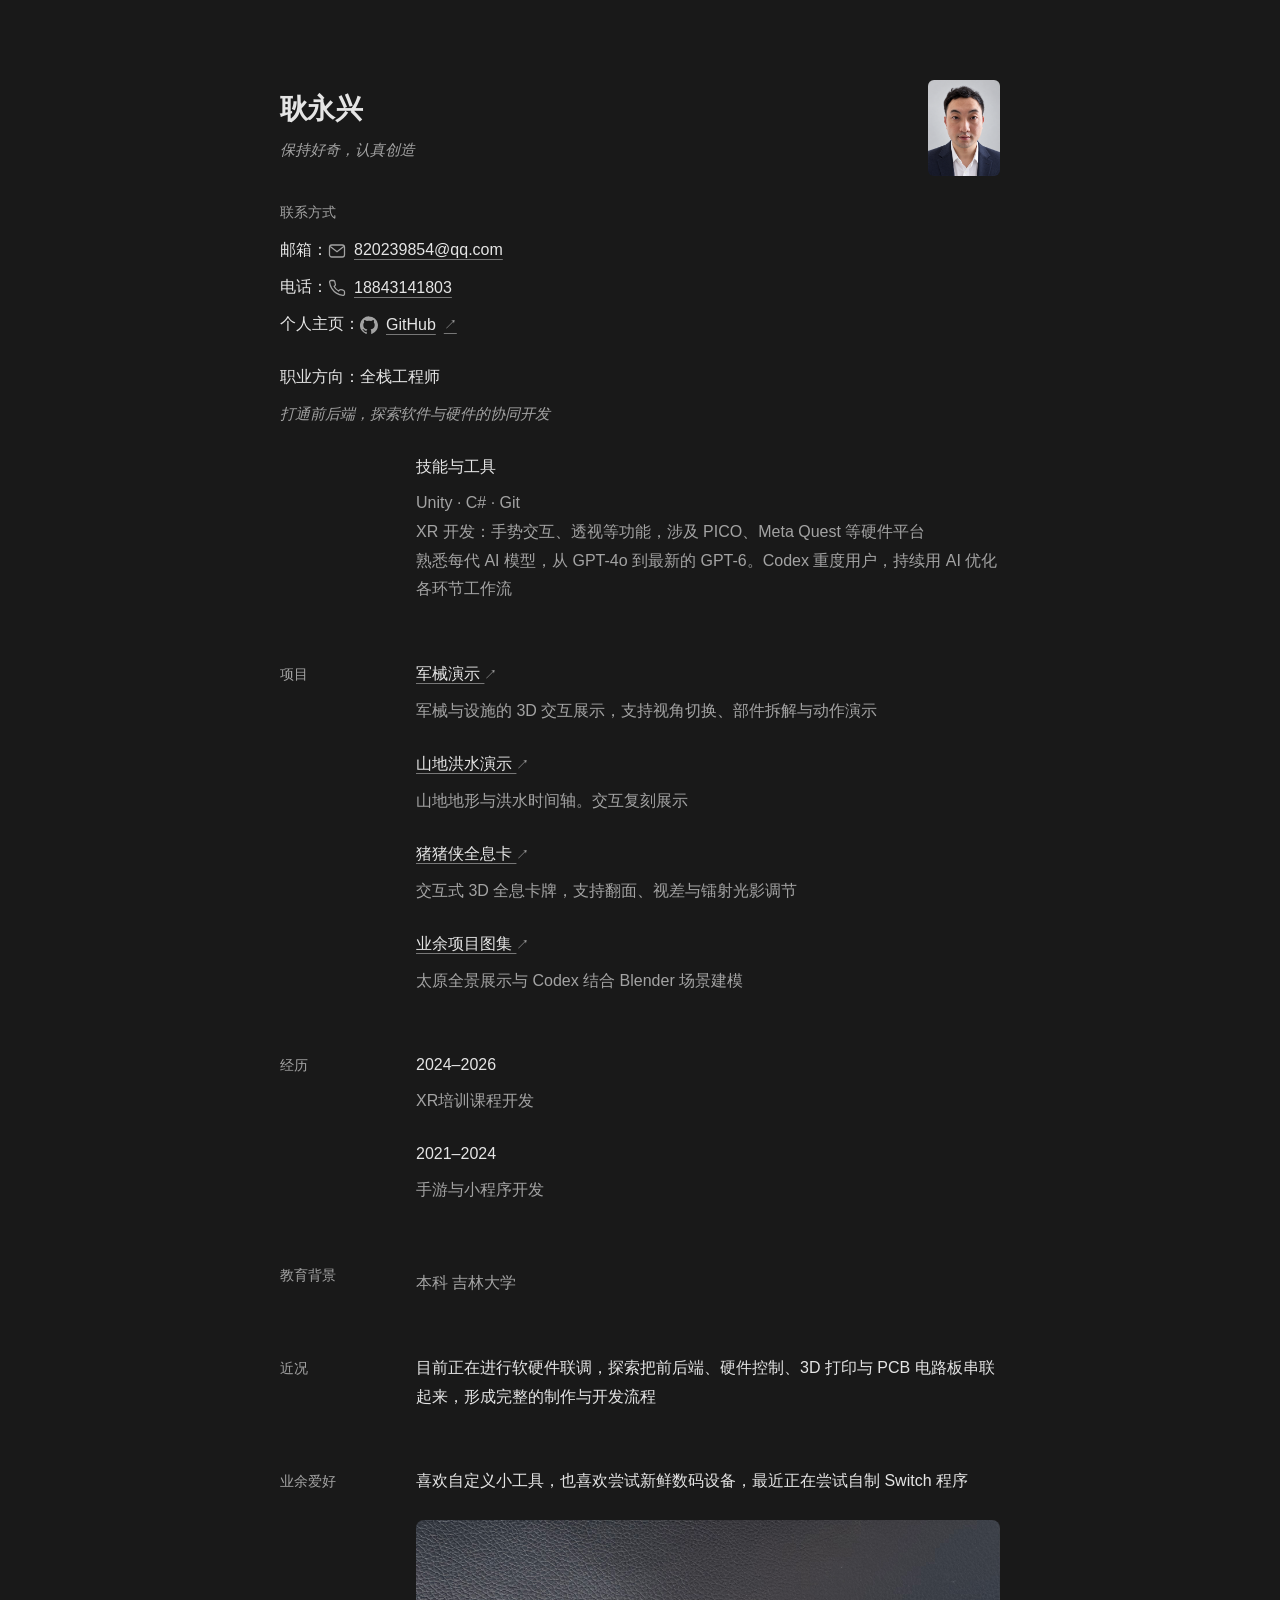
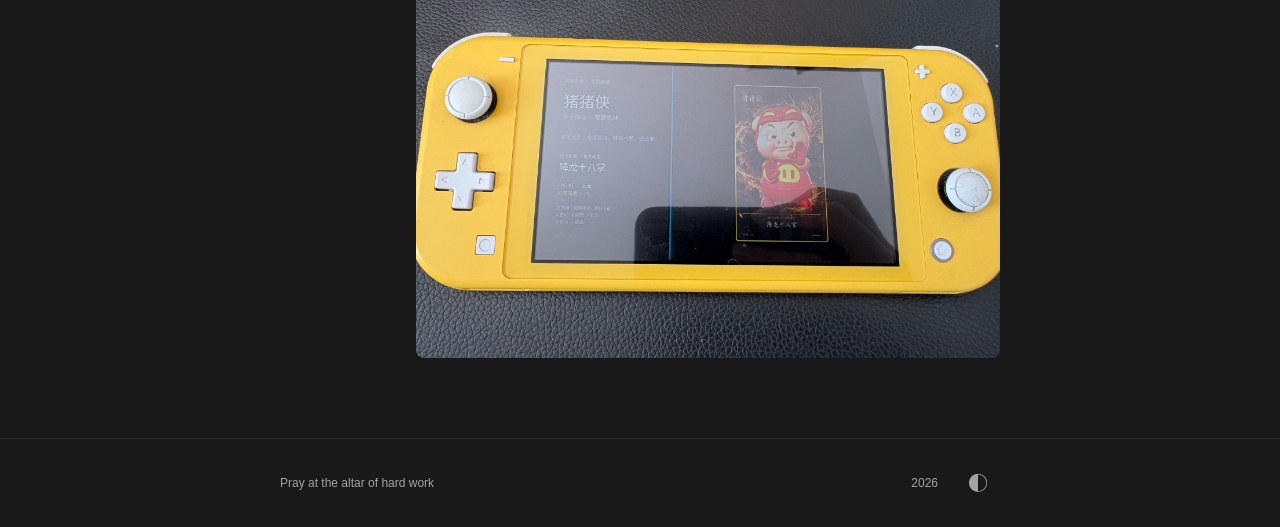
==== index.html @ b9c42862 "Separate education from work experience" ====
<!doctype html><html lang="zh-CN"><head><meta charset="utf-8"><meta name="viewport" content="width=device-width, initial-scale=1"><meta name="theme-color" content="#191919"><meta name="description" content="耿永兴的个人主页，职业方向为全栈工程师。个人简介、项目与日常记录。"><title>耿永兴 · 全栈工程师</title>  <script type="module" crossorigin src="./assets/index-DDWEUe8X.js"></script>
  <link rel="stylesheet" crossorigin href="./assets/index-0_lrDA3k.css">
</head><body><main id="app"></main></body></html>
---- assets/index-0_lrDA3k.css ----
*{box-sizing:border-box}:root{color-scheme:dark;--bg:#191919;--text:#e5e5e5;--muted:#9b9b9b;--line:#2b2b2b;--hover:#fff}html[data-theme=light]{color-scheme:light;--bg:#fafafa;--text:#282828;--muted:#737373;--line:#e7e7e7;--hover:#000}html{background:var(--bg);color:var(--text);font-family:Arial,Microsoft YaHei,PingFang SC,sans-serif;font-size:15px;-webkit-font-smoothing:antialiased;transition:background .2s,color .2s}body{margin:0}a{color:inherit;text-decoration-color:#777;text-underline-offset:4px;text-decoration-thickness:1px;transition:color .2s,text-decoration-color .2s}a:hover{color:var(--hover);text-decoration-color:var(--hover)}a:focus-visible,button:focus-visible{outline:2px solid var(--muted);outline-offset:5px}h1,h2,p{margin:0}h1{font-size:16px;line-height:24px;font-weight:600}h2{font-size:14px;line-height:20px;font-weight:400;color:var(--muted)}p{line-height:1.9}.profile{max-width:640px;margin:0 auto;padding:128px 0 116px}header .intro{margin-top:32px}header p+p{margin-top:28px}em{font-family:Georgia,Songti SC,serif;font-size:17px;font-weight:400;margin-right:.35em}.columns{display:grid;grid-template-columns:repeat(3,minmax(0,1fr));gap:32px;margin-top:60px}.entry{margin-top:26px}.entry+.entry{margin-top:30px}.entry-name,.entry a{line-height:26px}.entry p{color:var(--muted);margin-top:2px}.arrow{display:inline-block;color:#777;text-decoration:none;font-size:13px;transition:transform .2s}a:hover .arrow{transform:translate(2px,-2px)}.now{margin-top:64px}.now p,.connect p{margin-top:32px}.now p+p{margin-top:26px}.connect{margin-top:64px}footer{border-top:1px solid var(--line);color:#727272;font-size:12px}footer>div{max-width:640px;margin:auto;min-height:80px;display:flex;align-items:center;justify-content:space-between}footer>div>span:last-child{display:flex;align-items:center;gap:18px}.theme{cursor:pointer;background:none;border:0;color:var(--muted);font-size:20px;padding:6px}.project-page{max-width:640px;min-height:calc(100vh - 81px);padding:104px 0;margin:auto}.back{color:var(--muted);font-size:13px}.project-page h1{margin:52px 0 28px}.project-page p{margin:20px 0;color:var(--muted)}.project-page .status{font-size:12px;color:var(--muted);margin-top:56px}.project-page hr{border:0;border-top:1px solid var(--line);margin:42px 0}@media(max-width:700px){.profile,.project-page{margin:0 28px;padding-top:64px}.profile{padding-bottom:80px}.columns{grid-template-columns:1fr;gap:40px;margin-top:44px}.entry{margin-top:20px}.entry+.entry{margin-top:24px}.now,.connect{margin-top:48px}footer>div{margin:0 28px}.project-page{min-height:calc(100vh - 81px)}}@media(prefers-reduced-motion:reduce){*{transition:none!important}}:root{--muted:#a3a3a3;--space-section:56px}html[data-theme=light]{--muted:#666}html{font-size:16px}.profile{max-width:720px;padding:80px 0}p{line-height:1.8;overflow-wrap:break-word}h1{font-size:28px;line-height:1.3;font-weight:600;letter-spacing:-.02em}h2{font-size:14px;line-height:24px;font-weight:500}.profile-heading{display:flex;align-items:center;justify-content:space-between;gap:24px}.profile-photo{display:block;width:72px;height:96px;object-fit:cover;border-radius:6px;flex-shrink:0}header .intro{margin-top:24px}header p+p{margin-top:16px}em{font-size:17px;line-height:inherit}.columns{display:flex;flex-direction:column;gap:var(--space-section);margin-top:var(--space-section)}.columns>section{display:grid;grid-template-columns:112px minmax(0,1fr);column-gap:24px;row-gap:24px;align-items:start}.columns>section>h2{grid-column:1;grid-row:1;line-height:28px}.entry,.entry+.entry{grid-column:2;margin:0}.entry-name,.entry a{font-size:16px;font-weight:500;line-height:28px}.entry p{margin-top:8px}.now,.connect{margin-top:var(--space-section)}.now p,.connect p{margin-top:20px}.now p+p{margin-top:16px}.connect p+p{margin-top:8px}.connect a{display:inline-flex;align-items:center;gap:8px;vertical-align:middle}.contact-icon{width:18px;height:18px;flex:0 0 18px;display:block;color:var(--muted)}.hobby-photo{display:block;width:100%;height:auto;margin-top:24px;border-radius:8px}footer{font-size:12px;line-height:20px;color:var(--muted)}footer>div{max-width:720px;min-height:88px;gap:16px}.theme{width:44px;height:44px;display:inline-flex;align-items:center;justify-content:center}.arrow{color:var(--muted)}@media(max-width:780px){.profile{margin:0 24px;padding:48px 0 56px}:root{--space-section:40px}h1{font-size:24px}.profile-photo{width:60px;height:80px}.columns>section{display:block}.entry,.entry+.entry{margin-top:24px}.columns>section>.entry:first-of-type{margin-top:20px}footer>div{margin:0 24px;min-height:88px}footer>div>span:last-child{gap:8px}}@media(max-width:360px){.profile,footer>div{margin-left:20px;margin-right:20px}footer>div{flex-wrap:wrap;padding:16px 0;gap:8px}}@media(min-width:781px){.profile>.now,.profile>.connect{display:grid;grid-template-columns:112px minmax(0,1fr);column-gap:24px;row-gap:16px;align-items:start}.profile>.now>h2,.profile>.connect>h2{grid-column:1;grid-row:1;line-height:28px}.profile>.now>p,.profile>.connect>p,.profile>.now>img{grid-column:2;margin:0}.profile>.now>img{margin-top:8px}.profile>.connect{row-gap:8px}}.keep-together{white-space:nowrap}header p.career-description{margin-top:8px;color:var(--muted)}.career-description em{font-family:inherit;font-size:15px;font-style:italic;font-weight:400;margin:0;line-height:1.8}.profile-identity{min-width:0}.profile-motto{margin-top:8px;color:var(--muted)}.profile-motto em{font-size:15px;margin:0}header>.connect{margin-top:24px}header>.connect p{margin-top:12px}header>.connect p+p{margin-top:8px}header>.connect+.intro{margin-top:32px}header>.connect+p{margin-top:24px}.columns{margin-top:24px}.columns>section:first-child>.entry:first-child{margin-top:0}
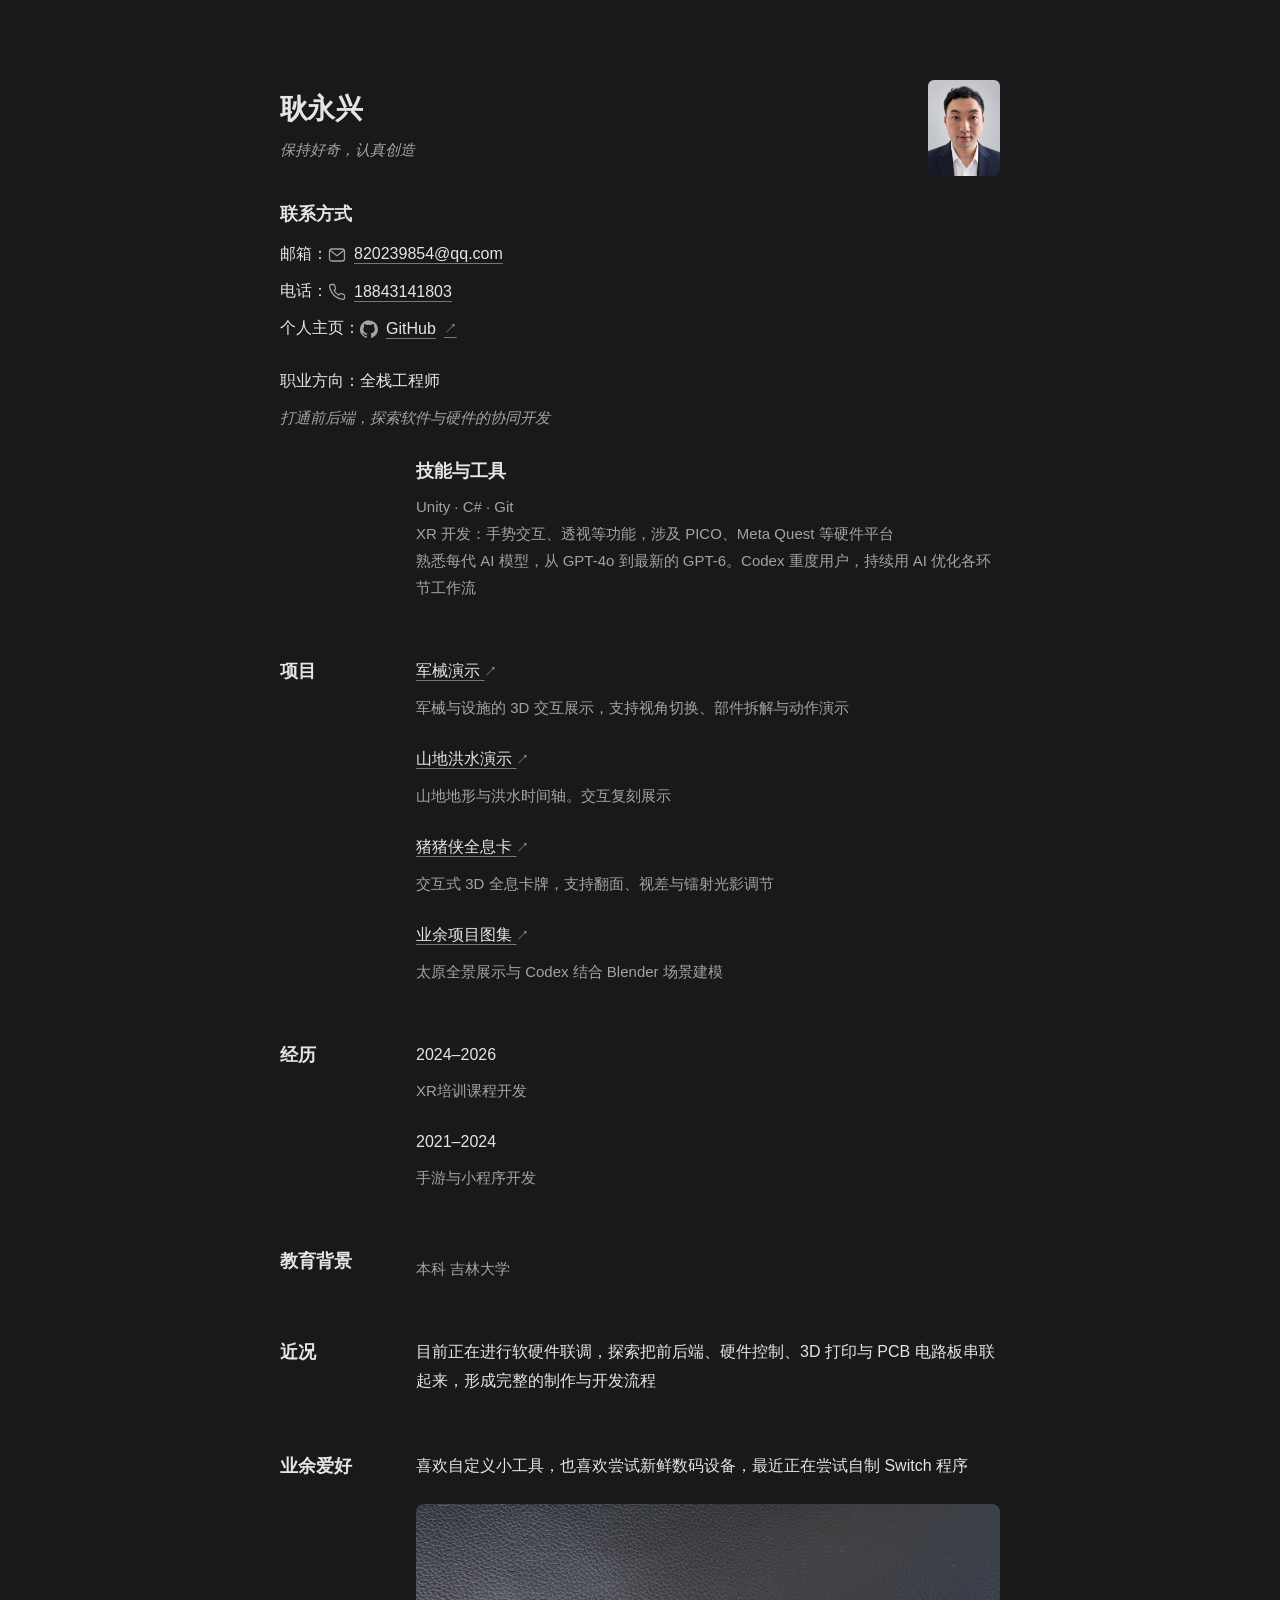
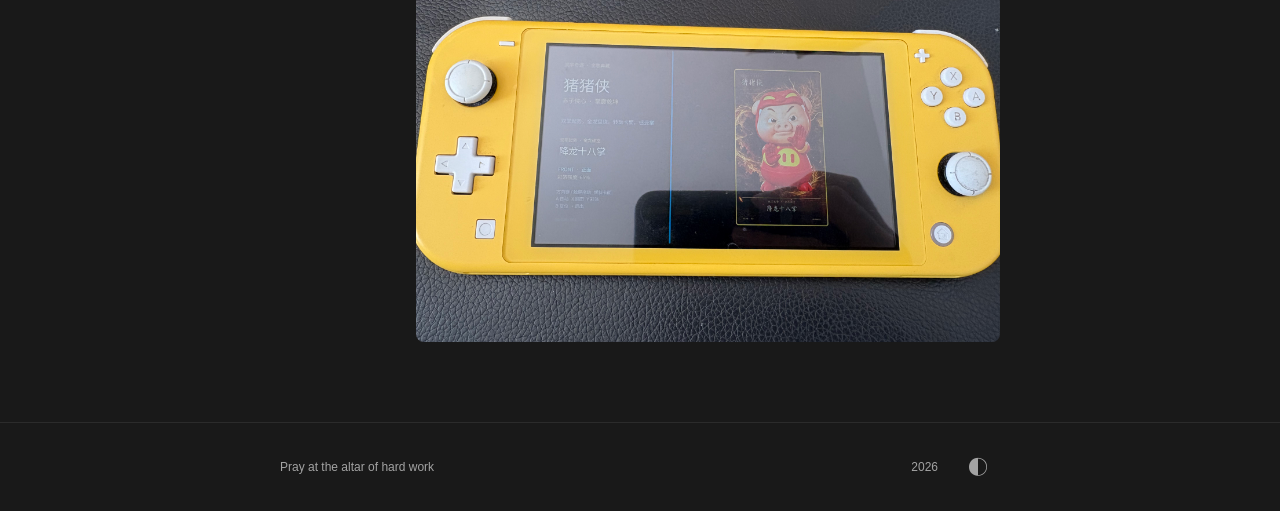
==== commit a1364eeb: "Clarify homepage heading hierarchy" ====
--- a/index.html
+++ b/index.html
@@ -1,3 +1,3 @@
-<!doctype html><html lang="zh-CN"><head><meta charset="utf-8"><meta name="viewport" content="width=device-width, initial-scale=1"><meta name="theme-color" content="#191919"><meta name="description" content="耿永兴的个人主页，职业方向为全栈工程师。个人简介、项目与日常记录。"><title>耿永兴 · 全栈工程师</title>  <script type="module" crossorigin src="./assets/index-DDWEUe8X.js"></script>
-  <link rel="stylesheet" crossorigin href="./assets/index-0_lrDA3k.css">
+<!doctype html><html lang="zh-CN"><head><meta charset="utf-8"><meta name="viewport" content="width=device-width, initial-scale=1"><meta name="theme-color" content="#191919"><meta name="description" content="耿永兴的个人主页，职业方向为全栈工程师。个人简介、项目与日常记录。"><title>耿永兴 · 全栈工程师</title>  <script type="module" crossorigin src="./assets/index-BUsdkpzf.js"></script>
+  <link rel="stylesheet" crossorigin href="./assets/index-P4so98DZ.css">
 </head><body><main id="app"></main></body></html>
--- a/assets/index-P4so98DZ.css
+++ b/assets/index-P4so98DZ.css
@@ -0,0 +1 @@
+*{box-sizing:border-box}:root{color-scheme:dark;--bg:#191919;--text:#e5e5e5;--muted:#9b9b9b;--line:#2b2b2b;--hover:#fff}html[data-theme=light]{color-scheme:light;--bg:#fafafa;--text:#282828;--muted:#737373;--line:#e7e7e7;--hover:#000}html{background:var(--bg);color:var(--text);font-family:Arial,Microsoft YaHei,PingFang SC,sans-serif;font-size:15px;-webkit-font-smoothing:antialiased;transition:background .2s,color .2s}body{margin:0}a{color:inherit;text-decoration-color:#777;text-underline-offset:4px;text-decoration-thickness:1px;transition:color .2s,text-decoration-color .2s}a:hover{color:var(--hover);text-decoration-color:var(--hover)}a:focus-visible,button:focus-visible{outline:2px solid var(--muted);outline-offset:5px}h1,h2,p{margin:0}h1{font-size:16px;line-height:24px;font-weight:600}h2{font-size:14px;line-height:20px;font-weight:400;color:var(--muted)}p{line-height:1.9}.profile{max-width:640px;margin:0 auto;padding:128px 0 116px}header .intro{margin-top:32px}header p+p{margin-top:28px}em{font-family:Georgia,Songti SC,serif;font-size:17px;font-weight:400;margin-right:.35em}.columns{display:grid;grid-template-columns:repeat(3,minmax(0,1fr));gap:32px;margin-top:60px}.entry{margin-top:26px}.entry+.entry{margin-top:30px}.entry-name,.entry a{line-height:26px}.entry p{color:var(--muted);margin-top:2px}.arrow{display:inline-block;color:#777;text-decoration:none;font-size:13px;transition:transform .2s}a:hover .arrow{transform:translate(2px,-2px)}.now{margin-top:64px}.now p,.connect p{margin-top:32px}.now p+p{margin-top:26px}.connect{margin-top:64px}footer{border-top:1px solid var(--line);color:#727272;font-size:12px}footer>div{max-width:640px;margin:auto;min-height:80px;display:flex;align-items:center;justify-content:space-between}footer>div>span:last-child{display:flex;align-items:center;gap:18px}.theme{cursor:pointer;background:none;border:0;color:var(--muted);font-size:20px;padding:6px}.project-page{max-width:640px;min-height:calc(100vh - 81px);padding:104px 0;margin:auto}.back{color:var(--muted);font-size:13px}.project-page h1{margin:52px 0 28px}.project-page p{margin:20px 0;color:var(--muted)}.project-page .status{font-size:12px;color:var(--muted);margin-top:56px}.project-page hr{border:0;border-top:1px solid var(--line);margin:42px 0}@media(max-width:700px){.profile,.project-page{margin:0 28px;padding-top:64px}.profile{padding-bottom:80px}.columns{grid-template-columns:1fr;gap:40px;margin-top:44px}.entry{margin-top:20px}.entry+.entry{margin-top:24px}.now,.connect{margin-top:48px}footer>div{margin:0 28px}.project-page{min-height:calc(100vh - 81px)}}@media(prefers-reduced-motion:reduce){*{transition:none!important}}:root{--muted:#a3a3a3;--space-section:56px}html[data-theme=light]{--muted:#666}html{font-size:16px}.profile{max-width:720px;padding:80px 0}p{line-height:1.8;overflow-wrap:break-word}h1{font-size:28px;line-height:1.3;font-weight:600;letter-spacing:-.02em}h2{font-size:14px;line-height:24px;font-weight:500}.profile-heading{display:flex;align-items:center;justify-content:space-between;gap:24px}.profile-photo{display:block;width:72px;height:96px;object-fit:cover;border-radius:6px;flex-shrink:0}header .intro{margin-top:24px}header p+p{margin-top:16px}em{font-size:17px;line-height:inherit}.columns{display:flex;flex-direction:column;gap:var(--space-section);margin-top:var(--space-section)}.columns>section{display:grid;grid-template-columns:112px minmax(0,1fr);column-gap:24px;row-gap:24px;align-items:start}.columns>section>h2{grid-column:1;grid-row:1;line-height:28px}.entry,.entry+.entry{grid-column:2;margin:0}.entry-name,.entry a{font-size:16px;font-weight:500;line-height:28px}.entry p{margin-top:8px}.now,.connect{margin-top:var(--space-section)}.now p,.connect p{margin-top:20px}.now p+p{margin-top:16px}.connect p+p{margin-top:8px}.connect a{display:inline-flex;align-items:center;gap:8px;vertical-align:middle}.contact-icon{width:18px;height:18px;flex:0 0 18px;display:block;color:var(--muted)}.hobby-photo{display:block;width:100%;height:auto;margin-top:24px;border-radius:8px}footer{font-size:12px;line-height:20px;color:var(--muted)}footer>div{max-width:720px;min-height:88px;gap:16px}.theme{width:44px;height:44px;display:inline-flex;align-items:center;justify-content:center}.arrow{color:var(--muted)}@media(max-width:780px){.profile{margin:0 24px;padding:48px 0 56px}:root{--space-section:40px}h1{font-size:24px}.profile-photo{width:60px;height:80px}.columns>section{display:block}.entry,.entry+.entry{margin-top:24px}.columns>section>.entry:first-of-type{margin-top:20px}footer>div{margin:0 24px;min-height:88px}footer>div>span:last-child{gap:8px}}@media(max-width:360px){.profile,footer>div{margin-left:20px;margin-right:20px}footer>div{flex-wrap:wrap;padding:16px 0;gap:8px}}@media(min-width:781px){.profile>.now,.profile>.connect{display:grid;grid-template-columns:112px minmax(0,1fr);column-gap:24px;row-gap:16px;align-items:start}.profile>.now>h2,.profile>.connect>h2{grid-column:1;grid-row:1;line-height:28px}.profile>.now>p,.profile>.connect>p,.profile>.now>img{grid-column:2;margin:0}.profile>.now>img{margin-top:8px}.profile>.connect{row-gap:8px}}.keep-together{white-space:nowrap}header p.career-description{margin-top:8px;color:var(--muted)}.career-description em{font-family:inherit;font-size:15px;font-style:italic;font-weight:400;margin:0;line-height:1.8}.profile-identity{min-width:0}.profile-motto{margin-top:8px;color:var(--muted)}.profile-motto em{font-size:15px;margin:0}header>.connect{margin-top:24px}header>.connect p{margin-top:12px}header>.connect p+p{margin-top:8px}header>.connect+.intro{margin-top:32px}header>.connect+p{margin-top:24px}.columns{margin-top:24px}.columns>section:first-child>.entry:first-child{margin-top:0}.profile h2,.columns>section:first-child .entry-name{font-size:18px;font-weight:600;line-height:28px;color:var(--text)}.entry>a,.entry-name{font-size:16px;font-weight:500}.entry p{font-size:15px;line-height:1.8}
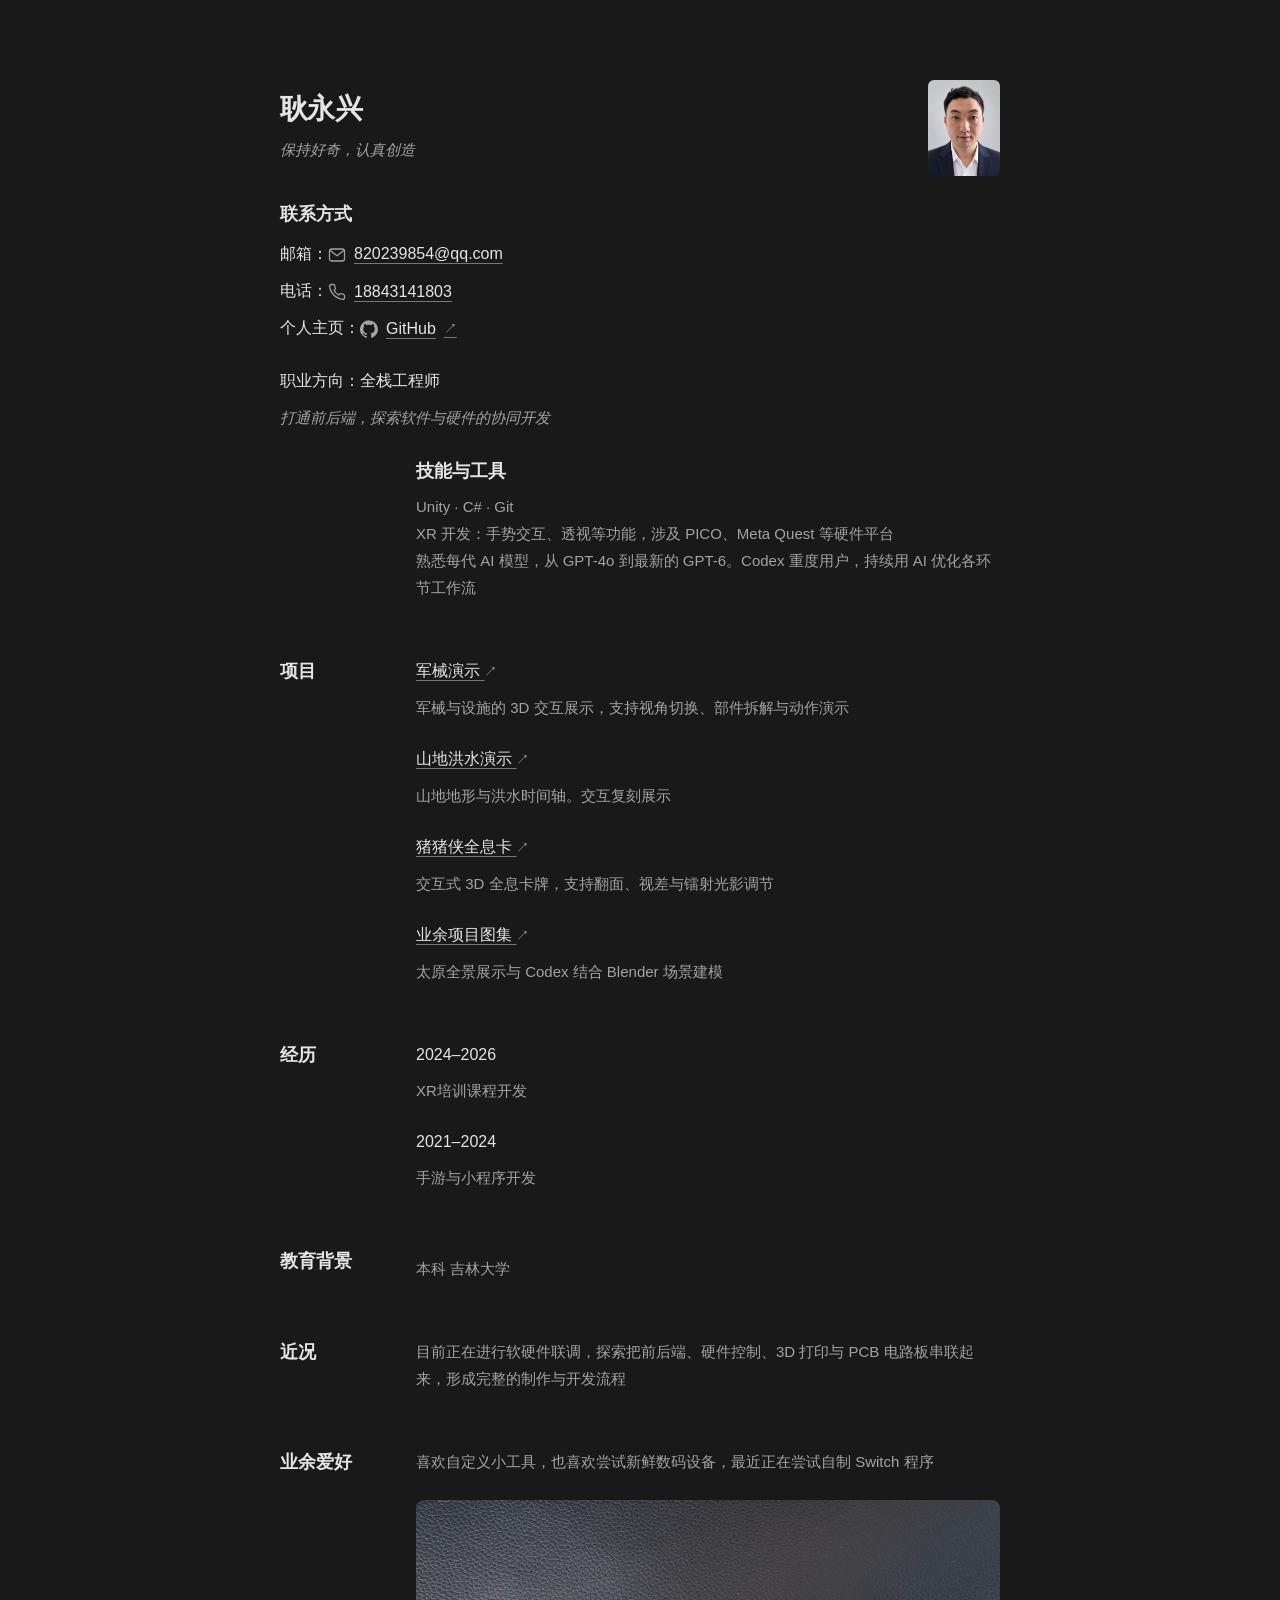
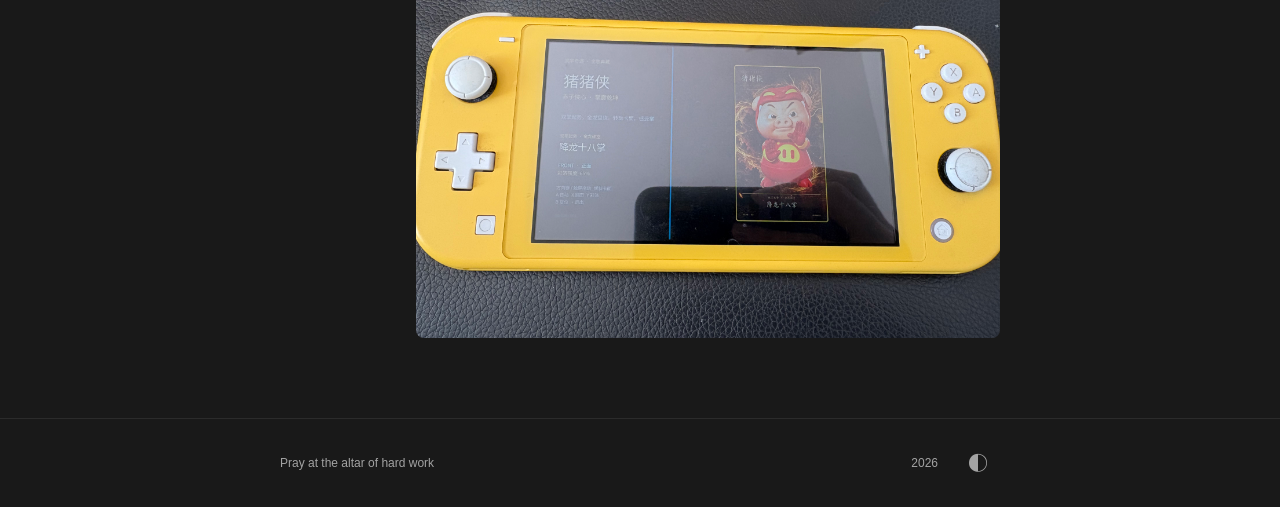
==== commit b08dea27: "Soften current activities and hobbies body text" ====
--- a/index.html
+++ b/index.html
@@ -1,3 +1,3 @@
-<!doctype html><html lang="zh-CN"><head><meta charset="utf-8"><meta name="viewport" content="width=device-width, initial-scale=1"><meta name="theme-color" content="#191919"><meta name="description" content="耿永兴的个人主页，职业方向为全栈工程师。个人简介、项目与日常记录。"><title>耿永兴 · 全栈工程师</title>  <script type="module" crossorigin src="./assets/index-BUsdkpzf.js"></script>
-  <link rel="stylesheet" crossorigin href="./assets/index-P4so98DZ.css">
+<!doctype html><html lang="zh-CN"><head><meta charset="utf-8"><meta name="viewport" content="width=device-width, initial-scale=1"><meta name="theme-color" content="#191919"><meta name="description" content="耿永兴的个人主页，职业方向为全栈工程师。个人简介、项目与日常记录。"><title>耿永兴 · 全栈工程师</title>  <script type="module" crossorigin src="./assets/index-BAEm-6R3.js"></script>
+  <link rel="stylesheet" crossorigin href="./assets/index-B3clOx5f.css">
 </head><body><main id="app"></main></body></html>
--- a/assets/index-B3clOx5f.css
+++ b/assets/index-B3clOx5f.css
@@ -0,0 +1 @@
+*{box-sizing:border-box}:root{color-scheme:dark;--bg:#191919;--text:#e5e5e5;--muted:#9b9b9b;--line:#2b2b2b;--hover:#fff}html[data-theme=light]{color-scheme:light;--bg:#fafafa;--text:#282828;--muted:#737373;--line:#e7e7e7;--hover:#000}html{background:var(--bg);color:var(--text);font-family:Arial,Microsoft YaHei,PingFang SC,sans-serif;font-size:15px;-webkit-font-smoothing:antialiased;transition:background .2s,color .2s}body{margin:0}a{color:inherit;text-decoration-color:#777;text-underline-offset:4px;text-decoration-thickness:1px;transition:color .2s,text-decoration-color .2s}a:hover{color:var(--hover);text-decoration-color:var(--hover)}a:focus-visible,button:focus-visible{outline:2px solid var(--muted);outline-offset:5px}h1,h2,p{margin:0}h1{font-size:16px;line-height:24px;font-weight:600}h2{font-size:14px;line-height:20px;font-weight:400;color:var(--muted)}p{line-height:1.9}.profile{max-width:640px;margin:0 auto;padding:128px 0 116px}header .intro{margin-top:32px}header p+p{margin-top:28px}em{font-family:Georgia,Songti SC,serif;font-size:17px;font-weight:400;margin-right:.35em}.columns{display:grid;grid-template-columns:repeat(3,minmax(0,1fr));gap:32px;margin-top:60px}.entry{margin-top:26px}.entry+.entry{margin-top:30px}.entry-name,.entry a{line-height:26px}.entry p{color:var(--muted);margin-top:2px}.arrow{display:inline-block;color:#777;text-decoration:none;font-size:13px;transition:transform .2s}a:hover .arrow{transform:translate(2px,-2px)}.now{margin-top:64px}.now p,.connect p{margin-top:32px}.now p+p{margin-top:26px}.connect{margin-top:64px}footer{border-top:1px solid var(--line);color:#727272;font-size:12px}footer>div{max-width:640px;margin:auto;min-height:80px;display:flex;align-items:center;justify-content:space-between}footer>div>span:last-child{display:flex;align-items:center;gap:18px}.theme{cursor:pointer;background:none;border:0;color:var(--muted);font-size:20px;padding:6px}.project-page{max-width:640px;min-height:calc(100vh - 81px);padding:104px 0;margin:auto}.back{color:var(--muted);font-size:13px}.project-page h1{margin:52px 0 28px}.project-page p{margin:20px 0;color:var(--muted)}.project-page .status{font-size:12px;color:var(--muted);margin-top:56px}.project-page hr{border:0;border-top:1px solid var(--line);margin:42px 0}@media(max-width:700px){.profile,.project-page{margin:0 28px;padding-top:64px}.profile{padding-bottom:80px}.columns{grid-template-columns:1fr;gap:40px;margin-top:44px}.entry{margin-top:20px}.entry+.entry{margin-top:24px}.now,.connect{margin-top:48px}footer>div{margin:0 28px}.project-page{min-height:calc(100vh - 81px)}}@media(prefers-reduced-motion:reduce){*{transition:none!important}}:root{--muted:#a3a3a3;--space-section:56px}html[data-theme=light]{--muted:#666}html{font-size:16px}.profile{max-width:720px;padding:80px 0}p{line-height:1.8;overflow-wrap:break-word}h1{font-size:28px;line-height:1.3;font-weight:600;letter-spacing:-.02em}h2{font-size:14px;line-height:24px;font-weight:500}.profile-heading{display:flex;align-items:center;justify-content:space-between;gap:24px}.profile-photo{display:block;width:72px;height:96px;object-fit:cover;border-radius:6px;flex-shrink:0}header .intro{margin-top:24px}header p+p{margin-top:16px}em{font-size:17px;line-height:inherit}.columns{display:flex;flex-direction:column;gap:var(--space-section);margin-top:var(--space-section)}.columns>section{display:grid;grid-template-columns:112px minmax(0,1fr);column-gap:24px;row-gap:24px;align-items:start}.columns>section>h2{grid-column:1;grid-row:1;line-height:28px}.entry,.entry+.entry{grid-column:2;margin:0}.entry-name,.entry a{font-size:16px;font-weight:500;line-height:28px}.entry p{margin-top:8px}.now,.connect{margin-top:var(--space-section)}.now p,.connect p{margin-top:20px}.now p+p{margin-top:16px}.connect p+p{margin-top:8px}.connect a{display:inline-flex;align-items:center;gap:8px;vertical-align:middle}.contact-icon{width:18px;height:18px;flex:0 0 18px;display:block;color:var(--muted)}.hobby-photo{display:block;width:100%;height:auto;margin-top:24px;border-radius:8px}footer{font-size:12px;line-height:20px;color:var(--muted)}footer>div{max-width:720px;min-height:88px;gap:16px}.theme{width:44px;height:44px;display:inline-flex;align-items:center;justify-content:center}.arrow{color:var(--muted)}@media(max-width:780px){.profile{margin:0 24px;padding:48px 0 56px}:root{--space-section:40px}h1{font-size:24px}.profile-photo{width:60px;height:80px}.columns>section{display:block}.entry,.entry+.entry{margin-top:24px}.columns>section>.entry:first-of-type{margin-top:20px}footer>div{margin:0 24px;min-height:88px}footer>div>span:last-child{gap:8px}}@media(max-width:360px){.profile,footer>div{margin-left:20px;margin-right:20px}footer>div{flex-wrap:wrap;padding:16px 0;gap:8px}}@media(min-width:781px){.profile>.now,.profile>.connect{display:grid;grid-template-columns:112px minmax(0,1fr);column-gap:24px;row-gap:16px;align-items:start}.profile>.now>h2,.profile>.connect>h2{grid-column:1;grid-row:1;line-height:28px}.profile>.now>p,.profile>.connect>p,.profile>.now>img{grid-column:2;margin:0}.profile>.now>img{margin-top:8px}.profile>.connect{row-gap:8px}}.keep-together{white-space:nowrap}header p.career-description{margin-top:8px;color:var(--muted)}.career-description em{font-family:inherit;font-size:15px;font-style:italic;font-weight:400;margin:0;line-height:1.8}.profile-identity{min-width:0}.profile-motto{margin-top:8px;color:var(--muted)}.profile-motto em{font-size:15px;margin:0}header>.connect{margin-top:24px}header>.connect p{margin-top:12px}header>.connect p+p{margin-top:8px}header>.connect+.intro{margin-top:32px}header>.connect+p{margin-top:24px}.columns{margin-top:24px}.columns>section:first-child>.entry:first-child{margin-top:0}.profile h2,.columns>section:first-child .entry-name{font-size:18px;font-weight:600;line-height:28px;color:var(--text)}.entry>a,.entry-name{font-size:16px;font-weight:500}.entry p{font-size:15px;line-height:1.8}.profile>.now>p{font-size:15px;font-weight:400;line-height:1.8;color:var(--muted)}
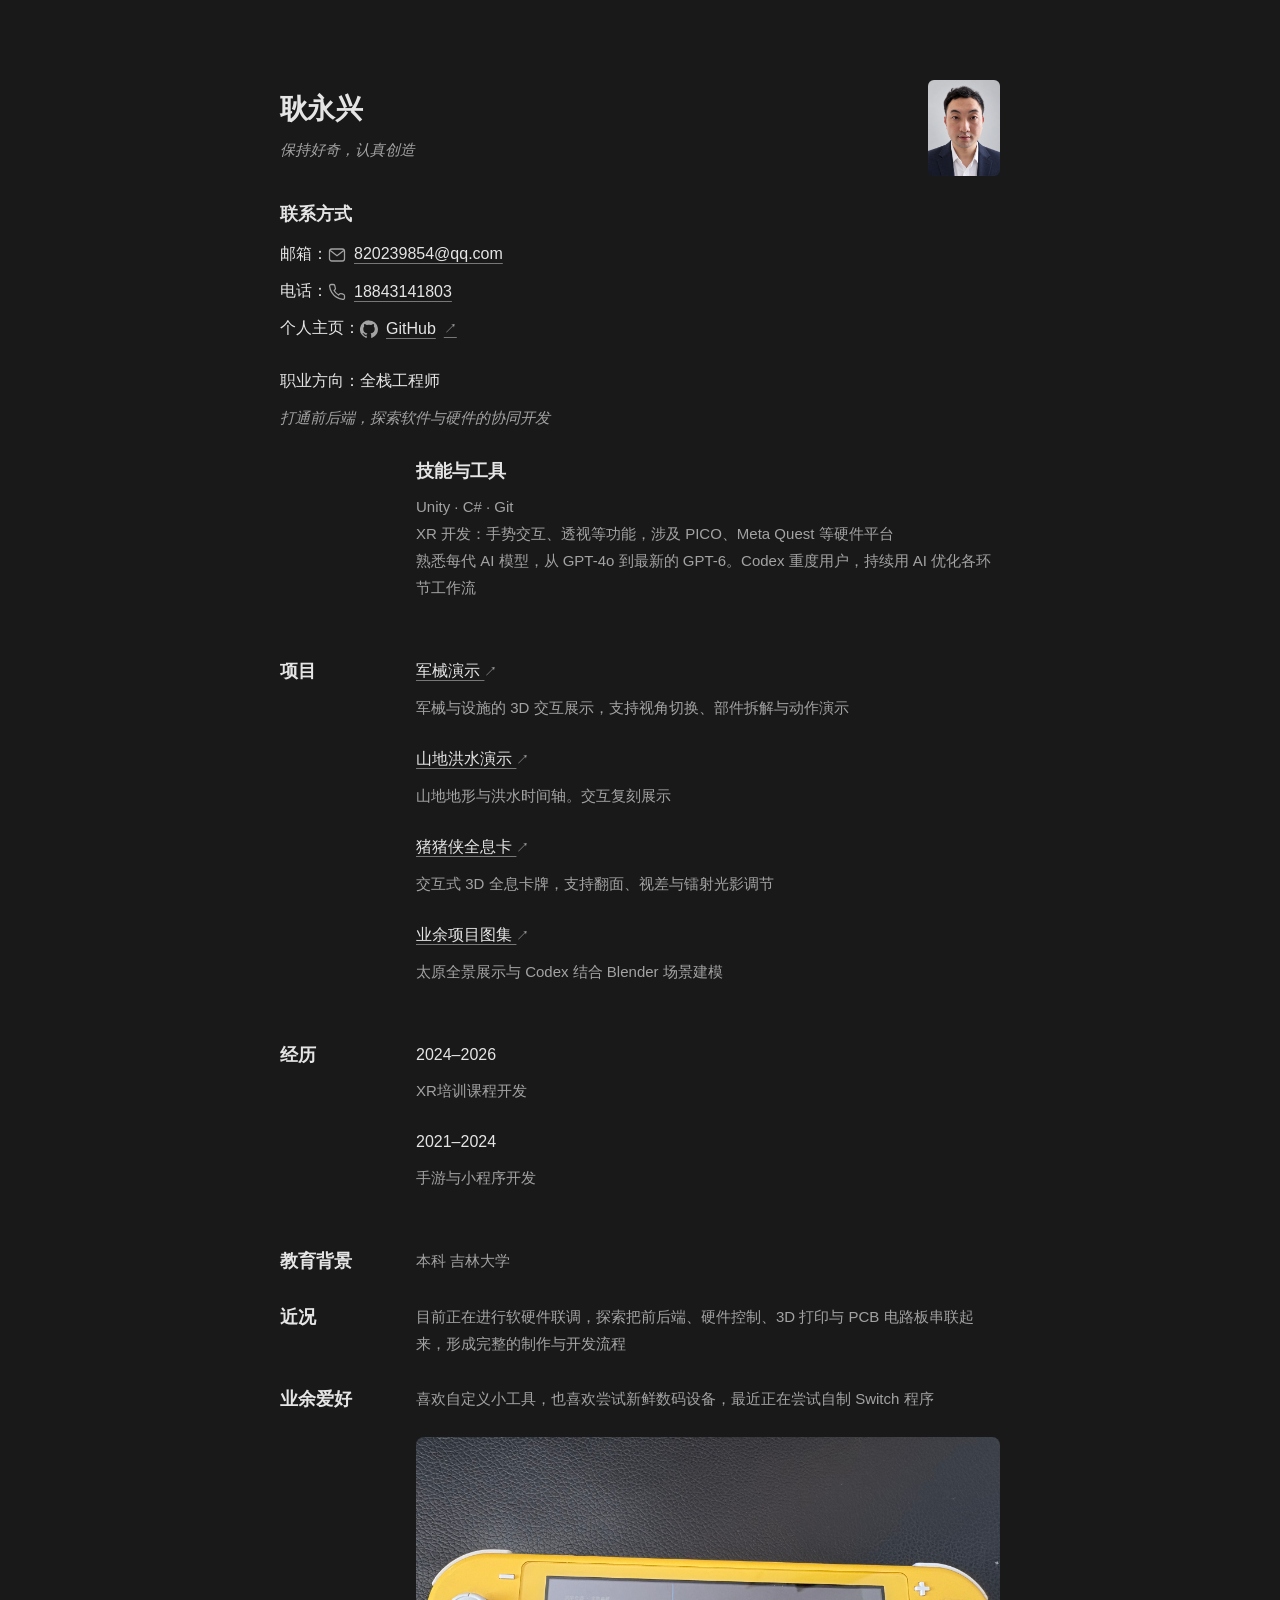
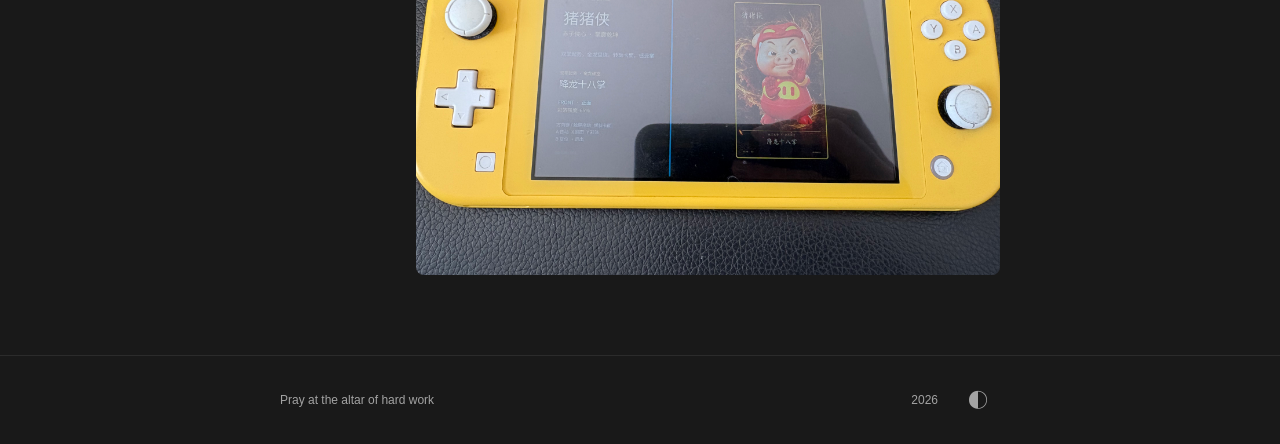
==== commit 85bf1e19: "Tighten education and personal section spacing" ====
--- a/index.html
+++ b/index.html
@@ -1,3 +1,3 @@
-<!doctype html><html lang="zh-CN"><head><meta charset="utf-8"><meta name="viewport" content="width=device-width, initial-scale=1"><meta name="theme-color" content="#191919"><meta name="description" content="耿永兴的个人主页，职业方向为全栈工程师。个人简介、项目与日常记录。"><title>耿永兴 · 全栈工程师</title>  <script type="module" crossorigin src="./assets/index-BAEm-6R3.js"></script>
-  <link rel="stylesheet" crossorigin href="./assets/index-B3clOx5f.css">
+<!doctype html><html lang="zh-CN"><head><meta charset="utf-8"><meta name="viewport" content="width=device-width, initial-scale=1"><meta name="theme-color" content="#191919"><meta name="description" content="耿永兴的个人主页，职业方向为全栈工程师。个人简介、项目与日常记录。"><title>耿永兴 · 全栈工程师</title>  <script type="module" crossorigin src="./assets/index-TCdG0ktN.js"></script>
+  <link rel="stylesheet" crossorigin href="./assets/index-C6Gn7DvZ.css">
 </head><body><main id="app"></main></body></html>
--- a/assets/index-C6Gn7DvZ.css
+++ b/assets/index-C6Gn7DvZ.css
@@ -0,0 +1 @@
+*{box-sizing:border-box}:root{color-scheme:dark;--bg:#191919;--text:#e5e5e5;--muted:#9b9b9b;--line:#2b2b2b;--hover:#fff}html[data-theme=light]{color-scheme:light;--bg:#fafafa;--text:#282828;--muted:#737373;--line:#e7e7e7;--hover:#000}html{background:var(--bg);color:var(--text);font-family:Arial,Microsoft YaHei,PingFang SC,sans-serif;font-size:15px;-webkit-font-smoothing:antialiased;transition:background .2s,color .2s}body{margin:0}a{color:inherit;text-decoration-color:#777;text-underline-offset:4px;text-decoration-thickness:1px;transition:color .2s,text-decoration-color .2s}a:hover{color:var(--hover);text-decoration-color:var(--hover)}a:focus-visible,button:focus-visible{outline:2px solid var(--muted);outline-offset:5px}h1,h2,p{margin:0}h1{font-size:16px;line-height:24px;font-weight:600}h2{font-size:14px;line-height:20px;font-weight:400;color:var(--muted)}p{line-height:1.9}.profile{max-width:640px;margin:0 auto;padding:128px 0 116px}header .intro{margin-top:32px}header p+p{margin-top:28px}em{font-family:Georgia,Songti SC,serif;font-size:17px;font-weight:400;margin-right:.35em}.columns{display:grid;grid-template-columns:repeat(3,minmax(0,1fr));gap:32px;margin-top:60px}.entry{margin-top:26px}.entry+.entry{margin-top:30px}.entry-name,.entry a{line-height:26px}.entry p{color:var(--muted);margin-top:2px}.arrow{display:inline-block;color:#777;text-decoration:none;font-size:13px;transition:transform .2s}a:hover .arrow{transform:translate(2px,-2px)}.now{margin-top:64px}.now p,.connect p{margin-top:32px}.now p+p{margin-top:26px}.connect{margin-top:64px}footer{border-top:1px solid var(--line);color:#727272;font-size:12px}footer>div{max-width:640px;margin:auto;min-height:80px;display:flex;align-items:center;justify-content:space-between}footer>div>span:last-child{display:flex;align-items:center;gap:18px}.theme{cursor:pointer;background:none;border:0;color:var(--muted);font-size:20px;padding:6px}.project-page{max-width:640px;min-height:calc(100vh - 81px);padding:104px 0;margin:auto}.back{color:var(--muted);font-size:13px}.project-page h1{margin:52px 0 28px}.project-page p{margin:20px 0;color:var(--muted)}.project-page .status{font-size:12px;color:var(--muted);margin-top:56px}.project-page hr{border:0;border-top:1px solid var(--line);margin:42px 0}@media(max-width:700px){.profile,.project-page{margin:0 28px;padding-top:64px}.profile{padding-bottom:80px}.columns{grid-template-columns:1fr;gap:40px;margin-top:44px}.entry{margin-top:20px}.entry+.entry{margin-top:24px}.now,.connect{margin-top:48px}footer>div{margin:0 28px}.project-page{min-height:calc(100vh - 81px)}}@media(prefers-reduced-motion:reduce){*{transition:none!important}}:root{--muted:#a3a3a3;--space-section:56px}html[data-theme=light]{--muted:#666}html{font-size:16px}.profile{max-width:720px;padding:80px 0}p{line-height:1.8;overflow-wrap:break-word}h1{font-size:28px;line-height:1.3;font-weight:600;letter-spacing:-.02em}h2{font-size:14px;line-height:24px;font-weight:500}.profile-heading{display:flex;align-items:center;justify-content:space-between;gap:24px}.profile-photo{display:block;width:72px;height:96px;object-fit:cover;border-radius:6px;flex-shrink:0}header .intro{margin-top:24px}header p+p{margin-top:16px}em{font-size:17px;line-height:inherit}.columns{display:flex;flex-direction:column;gap:var(--space-section);margin-top:var(--space-section)}.columns>section{display:grid;grid-template-columns:112px minmax(0,1fr);column-gap:24px;row-gap:24px;align-items:start}.columns>section>h2{grid-column:1;grid-row:1;line-height:28px}.entry,.entry+.entry{grid-column:2;margin:0}.entry-name,.entry a{font-size:16px;font-weight:500;line-height:28px}.entry p{margin-top:8px}.now,.connect{margin-top:var(--space-section)}.now p,.connect p{margin-top:20px}.now p+p{margin-top:16px}.connect p+p{margin-top:8px}.connect a{display:inline-flex;align-items:center;gap:8px;vertical-align:middle}.contact-icon{width:18px;height:18px;flex:0 0 18px;display:block;color:var(--muted)}.hobby-photo{display:block;width:100%;height:auto;margin-top:24px;border-radius:8px}footer{font-size:12px;line-height:20px;color:var(--muted)}footer>div{max-width:720px;min-height:88px;gap:16px}.theme{width:44px;height:44px;display:inline-flex;align-items:center;justify-content:center}.arrow{color:var(--muted)}@media(max-width:780px){.profile{margin:0 24px;padding:48px 0 56px}:root{--space-section:40px}h1{font-size:24px}.profile-photo{width:60px;height:80px}.columns>section{display:block}.entry,.entry+.entry{margin-top:24px}.columns>section>.entry:first-of-type{margin-top:20px}footer>div{margin:0 24px;min-height:88px}footer>div>span:last-child{gap:8px}}@media(max-width:360px){.profile,footer>div{margin-left:20px;margin-right:20px}footer>div{flex-wrap:wrap;padding:16px 0;gap:8px}}@media(min-width:781px){.profile>.now,.profile>.connect{display:grid;grid-template-columns:112px minmax(0,1fr);column-gap:24px;row-gap:16px;align-items:start}.profile>.now>h2,.profile>.connect>h2{grid-column:1;grid-row:1;line-height:28px}.profile>.now>p,.profile>.connect>p,.profile>.now>img{grid-column:2;margin:0}.profile>.now>img{margin-top:8px}.profile>.connect{row-gap:8px}}.keep-together{white-space:nowrap}header p.career-description{margin-top:8px;color:var(--muted)}.career-description em{font-family:inherit;font-size:15px;font-style:italic;font-weight:400;margin:0;line-height:1.8}.profile-identity{min-width:0}.profile-motto{margin-top:8px;color:var(--muted)}.profile-motto em{font-size:15px;margin:0}header>.connect{margin-top:24px}header>.connect p{margin-top:12px}header>.connect p+p{margin-top:8px}header>.connect+.intro{margin-top:32px}header>.connect+p{margin-top:24px}.columns{margin-top:24px}.columns>section:first-child>.entry:first-child{margin-top:0}.profile h2,.columns>section:first-child .entry-name{font-size:18px;font-weight:600;line-height:28px;color:var(--text)}.entry>a,.entry-name{font-size:16px;font-weight:500}.entry p{font-size:15px;line-height:1.8}.profile>.now>p{font-size:15px;font-weight:400;line-height:1.8;color:var(--muted)}.profile>.now{margin-top:28px}.profile>.now>p{margin-top:10px}.hobby-photo{margin-top:16px}.education .entry p{margin-top:0}@media(max-width:780px){.columns>section.education{margin-top:-12px}.columns>section.education>.entry:first-of-type{margin-top:10px}}@media(min-width:781px){.profile>.now>p{margin-top:0}}
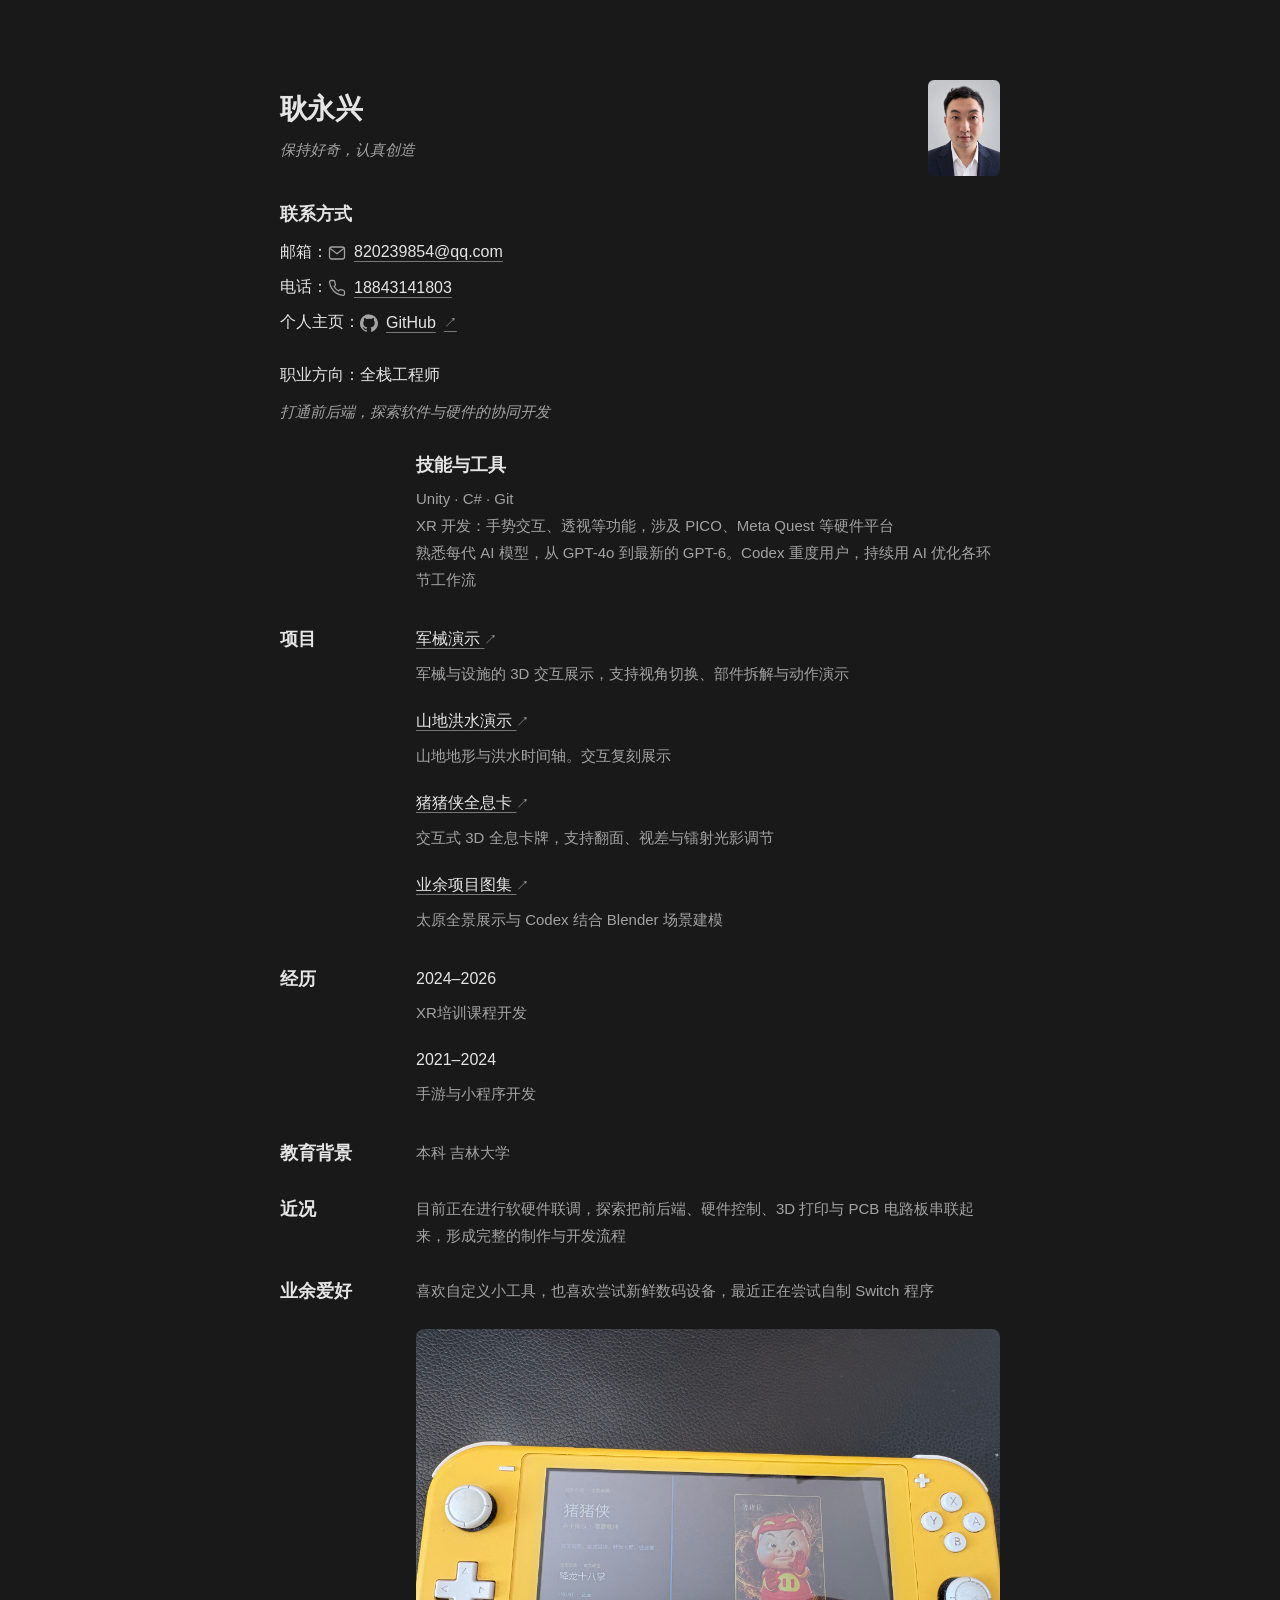
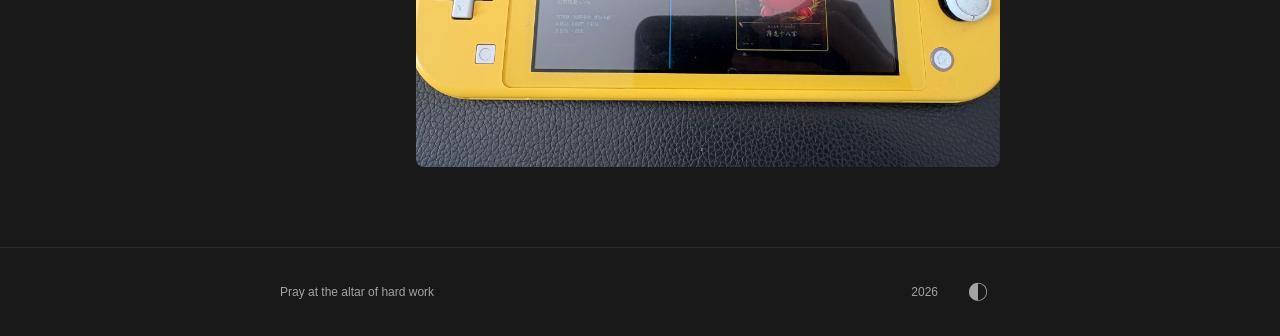
==== commit 59df9e74: "Unify compact resume spacing" ====
--- a/index.html
+++ b/index.html
@@ -1,3 +1,3 @@
-<!doctype html><html lang="zh-CN"><head><meta charset="utf-8"><meta name="viewport" content="width=device-width, initial-scale=1"><meta name="theme-color" content="#191919"><meta name="description" content="耿永兴的个人主页，职业方向为全栈工程师。个人简介、项目与日常记录。"><title>耿永兴 · 全栈工程师</title>  <script type="module" crossorigin src="./assets/index-TCdG0ktN.js"></script>
-  <link rel="stylesheet" crossorigin href="./assets/index-C6Gn7DvZ.css">
+<!doctype html><html lang="zh-CN"><head><meta charset="utf-8"><meta name="viewport" content="width=device-width, initial-scale=1"><meta name="theme-color" content="#191919"><meta name="description" content="耿永兴的个人主页，职业方向为全栈工程师。个人简介、项目与日常记录。"><title>耿永兴 · 全栈工程师</title>  <script type="module" crossorigin src="./assets/index-Qjs8-ONA.js"></script>
+  <link rel="stylesheet" crossorigin href="./assets/index-DZjRvAHV.css">
 </head><body><main id="app"></main></body></html>
--- a/assets/index-DZjRvAHV.css
+++ b/assets/index-DZjRvAHV.css
@@ -0,0 +1 @@
+*{box-sizing:border-box}:root{color-scheme:dark;--bg:#191919;--text:#e5e5e5;--muted:#9b9b9b;--line:#2b2b2b;--hover:#fff}html[data-theme=light]{color-scheme:light;--bg:#fafafa;--text:#282828;--muted:#737373;--line:#e7e7e7;--hover:#000}html{background:var(--bg);color:var(--text);font-family:Arial,Microsoft YaHei,PingFang SC,sans-serif;font-size:15px;-webkit-font-smoothing:antialiased;transition:background .2s,color .2s}body{margin:0}a{color:inherit;text-decoration-color:#777;text-underline-offset:4px;text-decoration-thickness:1px;transition:color .2s,text-decoration-color .2s}a:hover{color:var(--hover);text-decoration-color:var(--hover)}a:focus-visible,button:focus-visible{outline:2px solid var(--muted);outline-offset:5px}h1,h2,p{margin:0}h1{font-size:16px;line-height:24px;font-weight:600}h2{font-size:14px;line-height:20px;font-weight:400;color:var(--muted)}p{line-height:1.9}.profile{max-width:640px;margin:0 auto;padding:128px 0 116px}header .intro{margin-top:32px}header p+p{margin-top:28px}em{font-family:Georgia,Songti SC,serif;font-size:17px;font-weight:400;margin-right:.35em}.columns{display:grid;grid-template-columns:repeat(3,minmax(0,1fr));gap:32px;margin-top:60px}.entry{margin-top:26px}.entry+.entry{margin-top:30px}.entry-name,.entry a{line-height:26px}.entry p{color:var(--muted);margin-top:2px}.arrow{display:inline-block;color:#777;text-decoration:none;font-size:13px;transition:transform .2s}a:hover .arrow{transform:translate(2px,-2px)}.now{margin-top:64px}.now p,.connect p{margin-top:32px}.now p+p{margin-top:26px}.connect{margin-top:64px}footer{border-top:1px solid var(--line);color:#727272;font-size:12px}footer>div{max-width:640px;margin:auto;min-height:80px;display:flex;align-items:center;justify-content:space-between}footer>div>span:last-child{display:flex;align-items:center;gap:18px}.theme{cursor:pointer;background:none;border:0;color:var(--muted);font-size:20px;padding:6px}.project-page{max-width:640px;min-height:calc(100vh - 81px);padding:104px 0;margin:auto}.back{color:var(--muted);font-size:13px}.project-page h1{margin:52px 0 28px}.project-page p{margin:20px 0;color:var(--muted)}.project-page .status{font-size:12px;color:var(--muted);margin-top:56px}.project-page hr{border:0;border-top:1px solid var(--line);margin:42px 0}@media(max-width:700px){.profile,.project-page{margin:0 28px;padding-top:64px}.profile{padding-bottom:80px}.columns{grid-template-columns:1fr;gap:40px;margin-top:44px}.entry{margin-top:20px}.entry+.entry{margin-top:24px}.now,.connect{margin-top:48px}footer>div{margin:0 28px}.project-page{min-height:calc(100vh - 81px)}}@media(prefers-reduced-motion:reduce){*{transition:none!important}}:root{--muted:#a3a3a3;--space-section:56px}html[data-theme=light]{--muted:#666}html{font-size:16px}.profile{max-width:720px;padding:80px 0}p{line-height:1.8;overflow-wrap:break-word}h1{font-size:28px;line-height:1.3;font-weight:600;letter-spacing:-.02em}h2{font-size:14px;line-height:24px;font-weight:500}.profile-heading{display:flex;align-items:center;justify-content:space-between;gap:24px}.profile-photo{display:block;width:72px;height:96px;object-fit:cover;border-radius:6px;flex-shrink:0}header .intro{margin-top:24px}header p+p{margin-top:16px}em{font-size:17px;line-height:inherit}.columns{display:flex;flex-direction:column;gap:var(--space-section);margin-top:var(--space-section)}.columns>section{display:grid;grid-template-columns:112px minmax(0,1fr);column-gap:24px;row-gap:24px;align-items:start}.columns>section>h2{grid-column:1;grid-row:1;line-height:28px}.entry,.entry+.entry{grid-column:2;margin:0}.entry-name,.entry a{font-size:16px;font-weight:500;line-height:28px}.entry p{margin-top:8px}.now,.connect{margin-top:var(--space-section)}.now p,.connect p{margin-top:20px}.now p+p{margin-top:16px}.connect p+p{margin-top:8px}.connect a{display:inline-flex;align-items:center;gap:8px;vertical-align:middle}.contact-icon{width:18px;height:18px;flex:0 0 18px;display:block;color:var(--muted)}.hobby-photo{display:block;width:100%;height:auto;margin-top:24px;border-radius:8px}footer{font-size:12px;line-height:20px;color:var(--muted)}footer>div{max-width:720px;min-height:88px;gap:16px}.theme{width:44px;height:44px;display:inline-flex;align-items:center;justify-content:center}.arrow{color:var(--muted)}@media(max-width:780px){.profile{margin:0 24px;padding:48px 0 56px}:root{--space-section:40px}h1{font-size:24px}.profile-photo{width:60px;height:80px}.columns>section{display:block}.entry,.entry+.entry{margin-top:24px}.columns>section>.entry:first-of-type{margin-top:20px}footer>div{margin:0 24px;min-height:88px}footer>div>span:last-child{gap:8px}}@media(max-width:360px){.profile,footer>div{margin-left:20px;margin-right:20px}footer>div{flex-wrap:wrap;padding:16px 0;gap:8px}}@media(min-width:781px){.profile>.now,.profile>.connect{display:grid;grid-template-columns:112px minmax(0,1fr);column-gap:24px;row-gap:16px;align-items:start}.profile>.now>h2,.profile>.connect>h2{grid-column:1;grid-row:1;line-height:28px}.profile>.now>p,.profile>.connect>p,.profile>.now>img{grid-column:2;margin:0}.profile>.now>img{margin-top:8px}.profile>.connect{row-gap:8px}}.keep-together{white-space:nowrap}header p.career-description{margin-top:8px;color:var(--muted)}.career-description em{font-family:inherit;font-size:15px;font-style:italic;font-weight:400;margin:0;line-height:1.8}.profile-identity{min-width:0}.profile-motto{margin-top:8px;color:var(--muted)}.profile-motto em{font-size:15px;margin:0}header>.connect{margin-top:24px}header>.connect p{margin-top:12px}header>.connect p+p{margin-top:8px}header>.connect+.intro{margin-top:32px}header>.connect+p{margin-top:24px}.columns>section:first-child>.entry:first-child{margin-top:0}.profile h2,.columns>section:first-child .entry-name{font-size:18px;font-weight:600;line-height:28px;color:var(--text)}.entry>a,.entry-name{font-size:16px;font-weight:500}.entry p{font-size:15px;line-height:1.8}.profile>.now>p{font-size:15px;font-weight:400;line-height:1.8;color:var(--muted)}.profile>.now{margin-top:28px}.profile>.now>p{margin-top:10px}.hobby-photo{margin-top:16px}.education .entry p{margin-top:0}@media(max-width:780px){.columns>section.education{margin-top:-12px}.columns>section.education>.entry:first-of-type{margin-top:10px}}@media(min-width:781px){.profile>.now>p{margin-top:0}}:root{--space-section:32px}.columns>section{row-gap:20px}.entry p{margin-top:6px}.now p,.connect p{margin-top:10px}header>.connect p{margin-top:10px}header>.connect p+p{margin-top:6px}.columns{margin-top:24px}@media(max-width:780px){:root{--space-section:28px}.entry,.entry+.entry{margin-top:20px}.columns>section>.entry:first-of-type{margin-top:10px}.columns>section.education{margin-top:0}.columns>section:first-child>.entry:first-child{margin-top:0}.profile{padding-top:32px;padding-bottom:36px}}
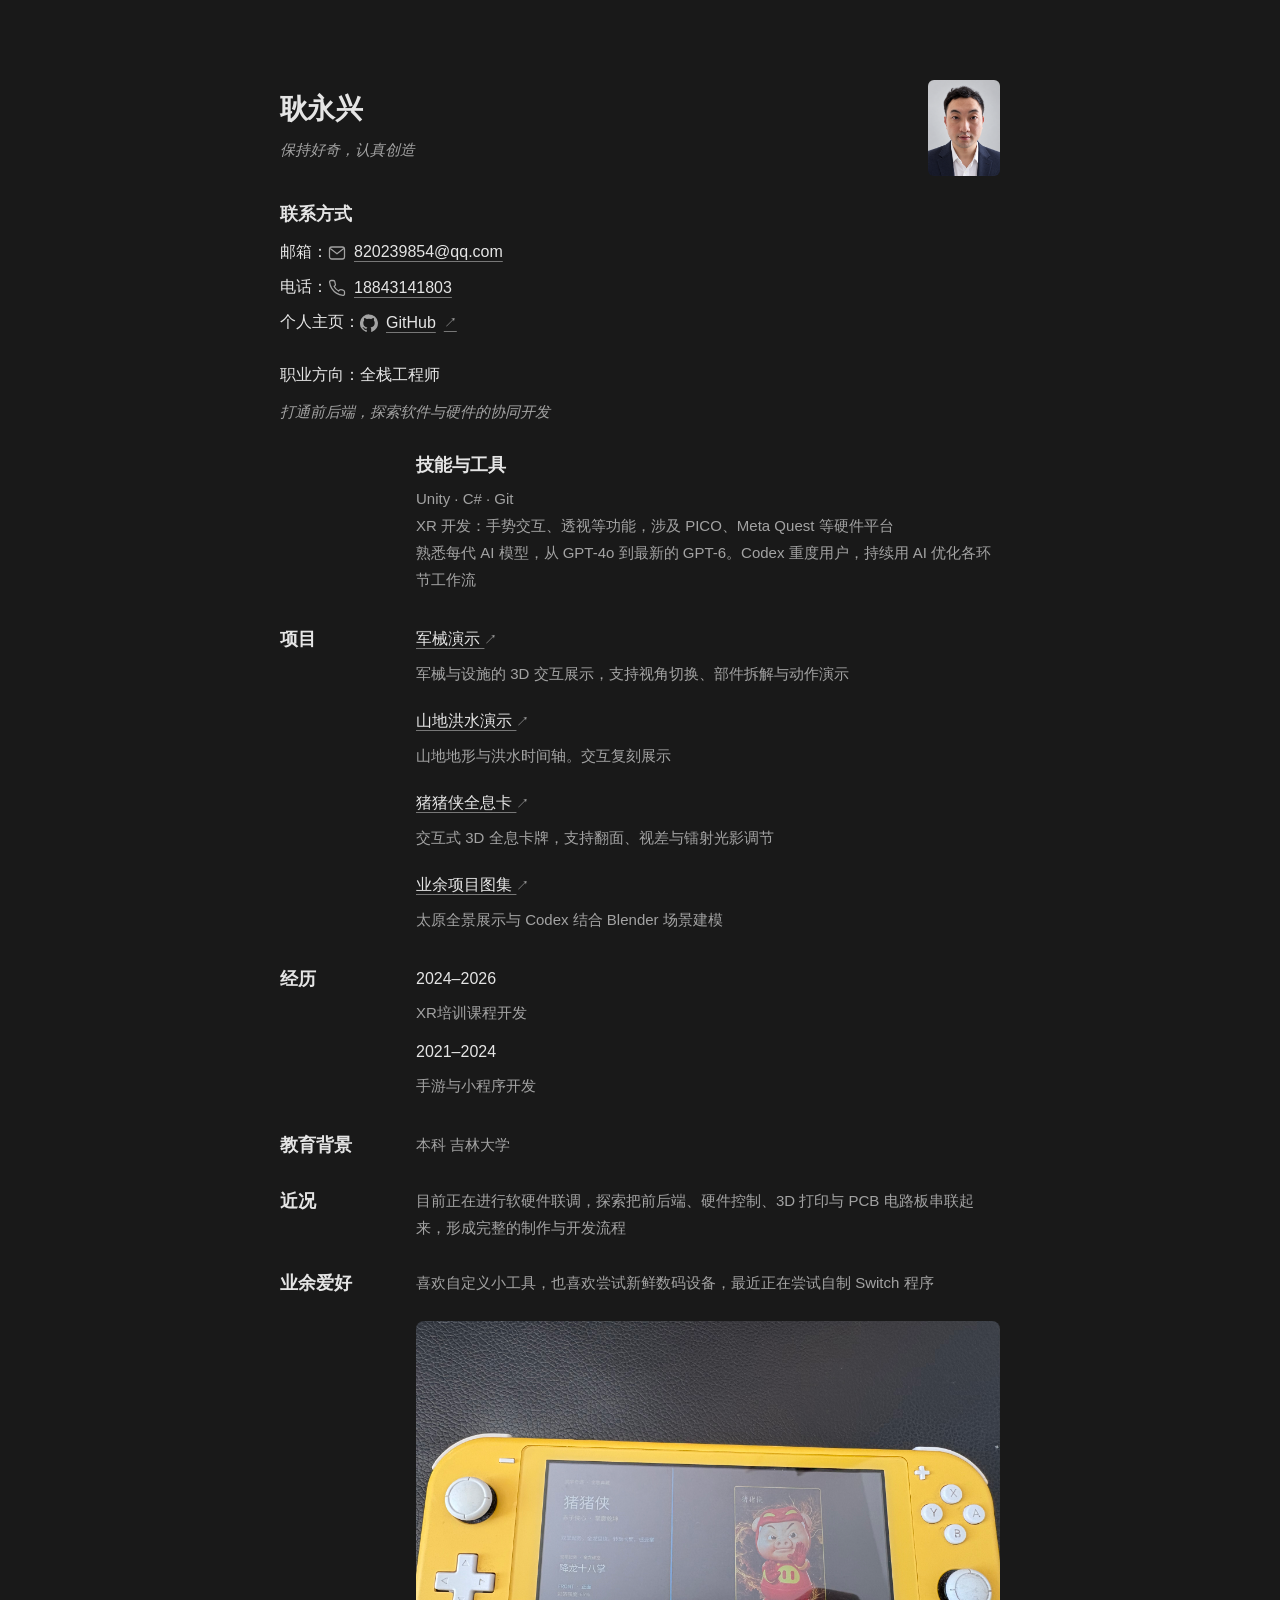
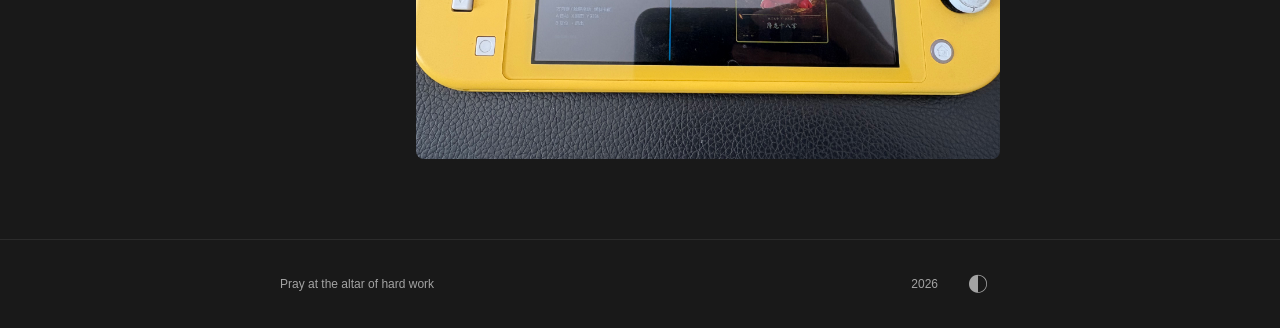
==== commit ed26d78a: "Reduce gap between work experiences" ====
--- a/index.html
+++ b/index.html
@@ -1,3 +1,3 @@
-<!doctype html><html lang="zh-CN"><head><meta charset="utf-8"><meta name="viewport" content="width=device-width, initial-scale=1"><meta name="theme-color" content="#191919"><meta name="description" content="耿永兴的个人主页，职业方向为全栈工程师。个人简介、项目与日常记录。"><title>耿永兴 · 全栈工程师</title>  <script type="module" crossorigin src="./assets/index-Qjs8-ONA.js"></script>
-  <link rel="stylesheet" crossorigin href="./assets/index-DZjRvAHV.css">
+<!doctype html><html lang="zh-CN"><head><meta charset="utf-8"><meta name="viewport" content="width=device-width, initial-scale=1"><meta name="theme-color" content="#191919"><meta name="description" content="耿永兴的个人主页，职业方向为全栈工程师。个人简介、项目与日常记录。"><title>耿永兴 · 全栈工程师</title>  <script type="module" crossorigin src="./assets/index-DIvhtdr_.js"></script>
+  <link rel="stylesheet" crossorigin href="./assets/index-BtqDc-_8.css">
 </head><body><main id="app"></main></body></html>
--- a/assets/index-BtqDc-_8.css
+++ b/assets/index-BtqDc-_8.css
@@ -0,0 +1 @@
+*{box-sizing:border-box}:root{color-scheme:dark;--bg:#191919;--text:#e5e5e5;--muted:#9b9b9b;--line:#2b2b2b;--hover:#fff}html[data-theme=light]{color-scheme:light;--bg:#fafafa;--text:#282828;--muted:#737373;--line:#e7e7e7;--hover:#000}html{background:var(--bg);color:var(--text);font-family:Arial,Microsoft YaHei,PingFang SC,sans-serif;font-size:15px;-webkit-font-smoothing:antialiased;transition:background .2s,color .2s}body{margin:0}a{color:inherit;text-decoration-color:#777;text-underline-offset:4px;text-decoration-thickness:1px;transition:color .2s,text-decoration-color .2s}a:hover{color:var(--hover);text-decoration-color:var(--hover)}a:focus-visible,button:focus-visible{outline:2px solid var(--muted);outline-offset:5px}h1,h2,p{margin:0}h1{font-size:16px;line-height:24px;font-weight:600}h2{font-size:14px;line-height:20px;font-weight:400;color:var(--muted)}p{line-height:1.9}.profile{max-width:640px;margin:0 auto;padding:128px 0 116px}header .intro{margin-top:32px}header p+p{margin-top:28px}em{font-family:Georgia,Songti SC,serif;font-size:17px;font-weight:400;margin-right:.35em}.columns{display:grid;grid-template-columns:repeat(3,minmax(0,1fr));gap:32px;margin-top:60px}.entry{margin-top:26px}.entry+.entry{margin-top:30px}.entry-name,.entry a{line-height:26px}.entry p{color:var(--muted);margin-top:2px}.arrow{display:inline-block;color:#777;text-decoration:none;font-size:13px;transition:transform .2s}a:hover .arrow{transform:translate(2px,-2px)}.now{margin-top:64px}.now p,.connect p{margin-top:32px}.now p+p{margin-top:26px}.connect{margin-top:64px}footer{border-top:1px solid var(--line);color:#727272;font-size:12px}footer>div{max-width:640px;margin:auto;min-height:80px;display:flex;align-items:center;justify-content:space-between}footer>div>span:last-child{display:flex;align-items:center;gap:18px}.theme{cursor:pointer;background:none;border:0;color:var(--muted);font-size:20px;padding:6px}.project-page{max-width:640px;min-height:calc(100vh - 81px);padding:104px 0;margin:auto}.back{color:var(--muted);font-size:13px}.project-page h1{margin:52px 0 28px}.project-page p{margin:20px 0;color:var(--muted)}.project-page .status{font-size:12px;color:var(--muted);margin-top:56px}.project-page hr{border:0;border-top:1px solid var(--line);margin:42px 0}@media(max-width:700px){.profile,.project-page{margin:0 28px;padding-top:64px}.profile{padding-bottom:80px}.columns{grid-template-columns:1fr;gap:40px;margin-top:44px}.entry{margin-top:20px}.entry+.entry{margin-top:24px}.now,.connect{margin-top:48px}footer>div{margin:0 28px}.project-page{min-height:calc(100vh - 81px)}}@media(prefers-reduced-motion:reduce){*{transition:none!important}}:root{--muted:#a3a3a3;--space-section:56px}html[data-theme=light]{--muted:#666}html{font-size:16px}.profile{max-width:720px;padding:80px 0}p{line-height:1.8;overflow-wrap:break-word}h1{font-size:28px;line-height:1.3;font-weight:600;letter-spacing:-.02em}h2{font-size:14px;line-height:24px;font-weight:500}.profile-heading{display:flex;align-items:center;justify-content:space-between;gap:24px}.profile-photo{display:block;width:72px;height:96px;object-fit:cover;border-radius:6px;flex-shrink:0}header .intro{margin-top:24px}header p+p{margin-top:16px}em{font-size:17px;line-height:inherit}.columns{display:flex;flex-direction:column;gap:var(--space-section);margin-top:var(--space-section)}.columns>section{display:grid;grid-template-columns:112px minmax(0,1fr);column-gap:24px;row-gap:24px;align-items:start}.columns>section>h2{grid-column:1;grid-row:1;line-height:28px}.entry,.entry+.entry{grid-column:2;margin:0}.entry-name,.entry a{font-size:16px;font-weight:500;line-height:28px}.entry p{margin-top:8px}.now,.connect{margin-top:var(--space-section)}.now p,.connect p{margin-top:20px}.now p+p{margin-top:16px}.connect p+p{margin-top:8px}.connect a{display:inline-flex;align-items:center;gap:8px;vertical-align:middle}.contact-icon{width:18px;height:18px;flex:0 0 18px;display:block;color:var(--muted)}.hobby-photo{display:block;width:100%;height:auto;margin-top:24px;border-radius:8px}footer{font-size:12px;line-height:20px;color:var(--muted)}footer>div{max-width:720px;min-height:88px;gap:16px}.theme{width:44px;height:44px;display:inline-flex;align-items:center;justify-content:center}.arrow{color:var(--muted)}@media(max-width:780px){.profile{margin:0 24px;padding:48px 0 56px}:root{--space-section:40px}h1{font-size:24px}.profile-photo{width:60px;height:80px}.columns>section{display:block}.entry,.entry+.entry{margin-top:24px}.columns>section>.entry:first-of-type{margin-top:20px}footer>div{margin:0 24px;min-height:88px}footer>div>span:last-child{gap:8px}}@media(max-width:360px){.profile,footer>div{margin-left:20px;margin-right:20px}footer>div{flex-wrap:wrap;padding:16px 0;gap:8px}}@media(min-width:781px){.profile>.now,.profile>.connect{display:grid;grid-template-columns:112px minmax(0,1fr);column-gap:24px;row-gap:16px;align-items:start}.profile>.now>h2,.profile>.connect>h2{grid-column:1;grid-row:1;line-height:28px}.profile>.now>p,.profile>.connect>p,.profile>.now>img{grid-column:2;margin:0}.profile>.now>img{margin-top:8px}.profile>.connect{row-gap:8px}}.keep-together{white-space:nowrap}header p.career-description{margin-top:8px;color:var(--muted)}.career-description em{font-family:inherit;font-size:15px;font-style:italic;font-weight:400;margin:0;line-height:1.8}.profile-identity{min-width:0}.profile-motto{margin-top:8px;color:var(--muted)}.profile-motto em{font-size:15px;margin:0}header>.connect{margin-top:24px}header>.connect p{margin-top:12px}header>.connect p+p{margin-top:8px}header>.connect+.intro{margin-top:32px}header>.connect+p{margin-top:24px}.columns>section:first-child>.entry:first-child{margin-top:0}.profile h2,.columns>section:first-child .entry-name{font-size:18px;font-weight:600;line-height:28px;color:var(--text)}.entry>a,.entry-name{font-size:16px;font-weight:500}.entry p{font-size:15px;line-height:1.8}.profile>.now>p{font-size:15px;font-weight:400;line-height:1.8;color:var(--muted)}.profile>.now{margin-top:28px}.profile>.now>p{margin-top:10px}.hobby-photo{margin-top:16px}.education .entry p{margin-top:0}@media(max-width:780px){.columns>section.education{margin-top:-12px}.columns>section.education>.entry:first-of-type{margin-top:10px}}@media(min-width:781px){.profile>.now>p{margin-top:0}}:root{--space-section:32px}.columns>section{row-gap:20px}.entry p{margin-top:6px}.now p,.connect p{margin-top:10px}header>.connect p{margin-top:10px}header>.connect p+p{margin-top:6px}.columns{margin-top:24px}@media(max-width:780px){:root{--space-section:28px}.entry,.entry+.entry{margin-top:20px}.columns>section>.entry:first-of-type{margin-top:10px}.columns>section.education{margin-top:0}.columns>section:first-child>.entry:first-child{margin-top:0}.profile{padding-top:32px;padding-bottom:36px}}.columns>section.experience{row-gap:12px}@media(max-width:780px){.experience>.entry+.entry{margin-top:12px}}
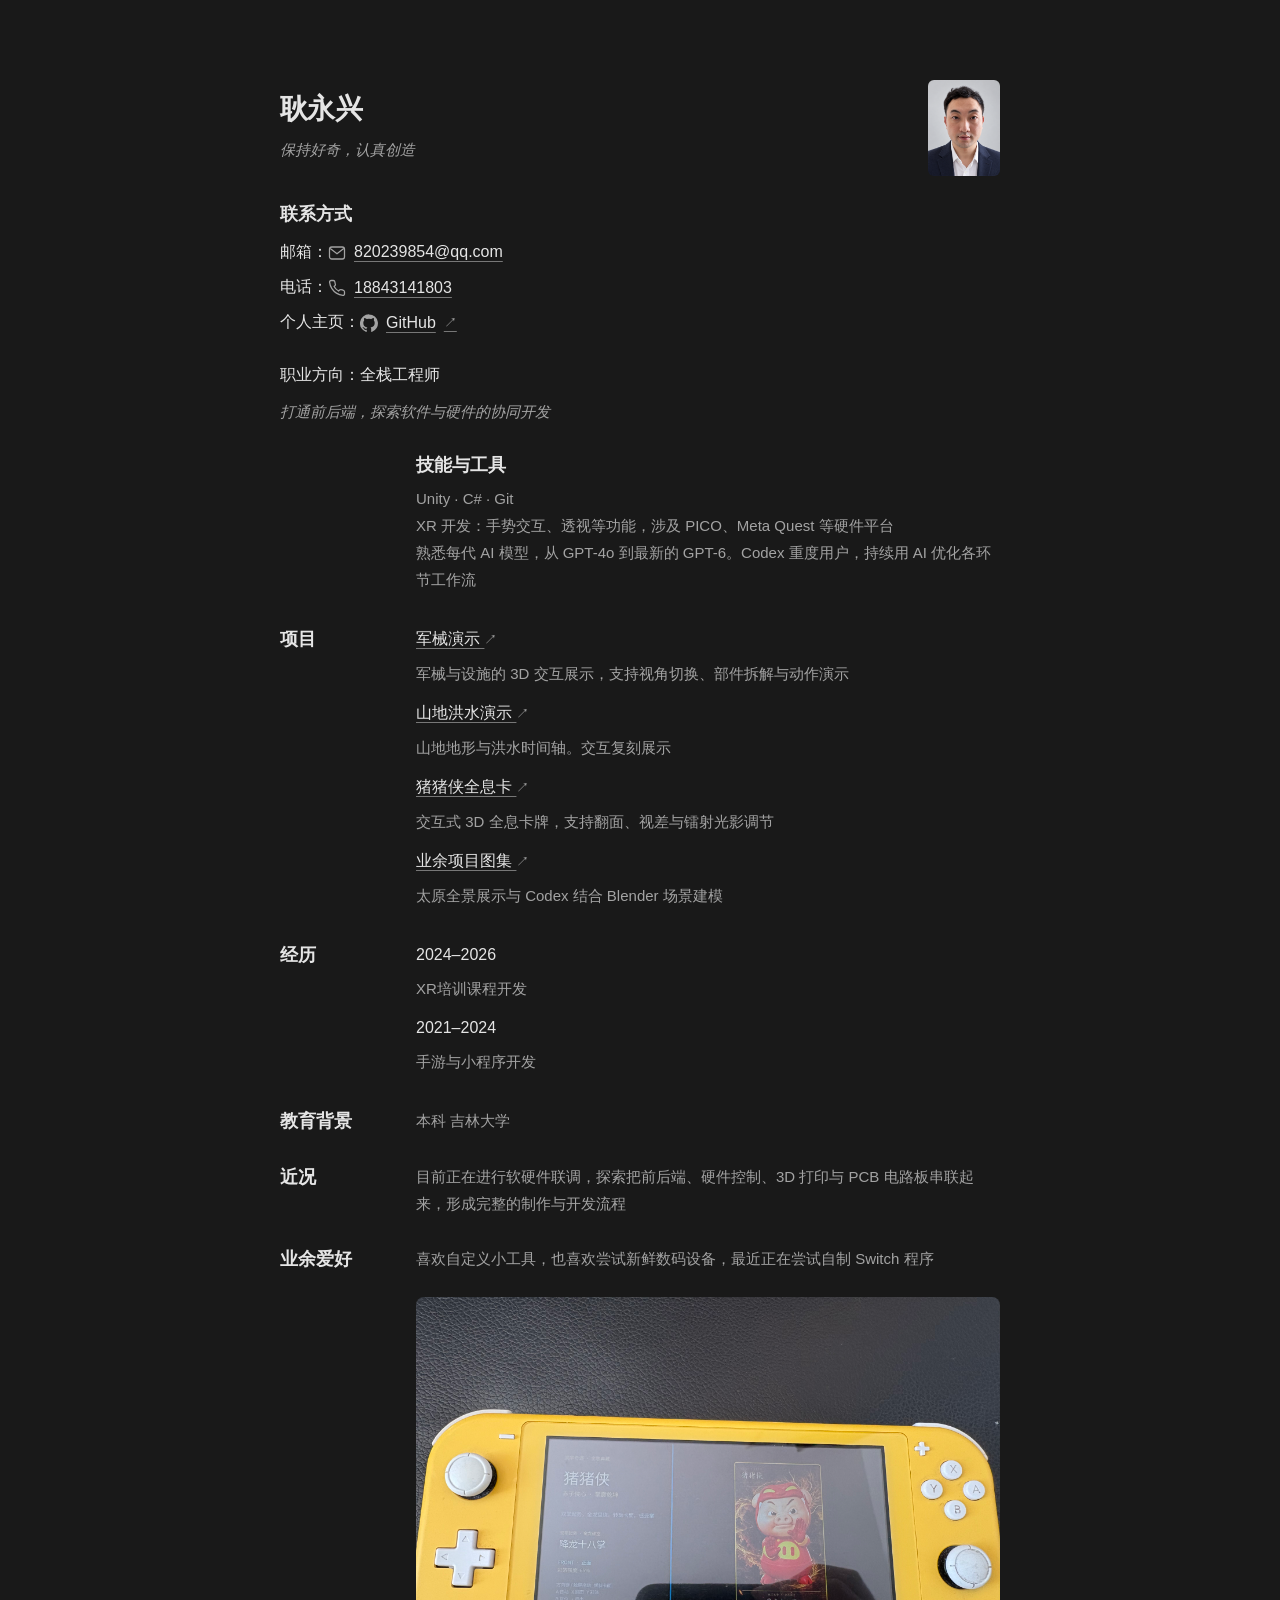
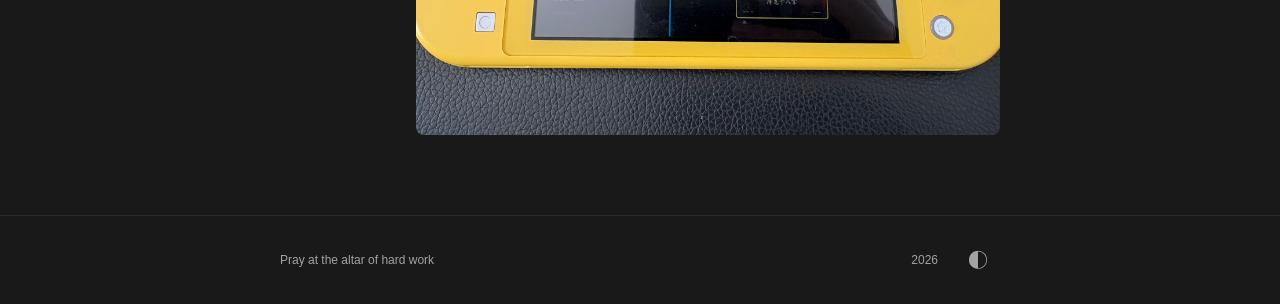
==== commit 567c7171: "Reduce spacing between projects" ====
--- a/index.html
+++ b/index.html
@@ -1,3 +1,3 @@
-<!doctype html><html lang="zh-CN"><head><meta charset="utf-8"><meta name="viewport" content="width=device-width, initial-scale=1"><meta name="theme-color" content="#191919"><meta name="description" content="耿永兴的个人主页，职业方向为全栈工程师。个人简介、项目与日常记录。"><title>耿永兴 · 全栈工程师</title>  <script type="module" crossorigin src="./assets/index-DIvhtdr_.js"></script>
-  <link rel="stylesheet" crossorigin href="./assets/index-BtqDc-_8.css">
+<!doctype html><html lang="zh-CN"><head><meta charset="utf-8"><meta name="viewport" content="width=device-width, initial-scale=1"><meta name="theme-color" content="#191919"><meta name="description" content="耿永兴的个人主页，职业方向为全栈工程师。个人简介、项目与日常记录。"><title>耿永兴 · 全栈工程师</title>  <script type="module" crossorigin src="./assets/index-DM1hhBGz.js"></script>
+  <link rel="stylesheet" crossorigin href="./assets/index-DCfHsv0E.css">
 </head><body><main id="app"></main></body></html>
--- a/assets/index-DCfHsv0E.css
+++ b/assets/index-DCfHsv0E.css
@@ -0,0 +1 @@
+*{box-sizing:border-box}:root{color-scheme:dark;--bg:#191919;--text:#e5e5e5;--muted:#9b9b9b;--line:#2b2b2b;--hover:#fff}html[data-theme=light]{color-scheme:light;--bg:#fafafa;--text:#282828;--muted:#737373;--line:#e7e7e7;--hover:#000}html{background:var(--bg);color:var(--text);font-family:Arial,Microsoft YaHei,PingFang SC,sans-serif;font-size:15px;-webkit-font-smoothing:antialiased;transition:background .2s,color .2s}body{margin:0}a{color:inherit;text-decoration-color:#777;text-underline-offset:4px;text-decoration-thickness:1px;transition:color .2s,text-decoration-color .2s}a:hover{color:var(--hover);text-decoration-color:var(--hover)}a:focus-visible,button:focus-visible{outline:2px solid var(--muted);outline-offset:5px}h1,h2,p{margin:0}h1{font-size:16px;line-height:24px;font-weight:600}h2{font-size:14px;line-height:20px;font-weight:400;color:var(--muted)}p{line-height:1.9}.profile{max-width:640px;margin:0 auto;padding:128px 0 116px}header .intro{margin-top:32px}header p+p{margin-top:28px}em{font-family:Georgia,Songti SC,serif;font-size:17px;font-weight:400;margin-right:.35em}.columns{display:grid;grid-template-columns:repeat(3,minmax(0,1fr));gap:32px;margin-top:60px}.entry{margin-top:26px}.entry+.entry{margin-top:30px}.entry-name,.entry a{line-height:26px}.entry p{color:var(--muted);margin-top:2px}.arrow{display:inline-block;color:#777;text-decoration:none;font-size:13px;transition:transform .2s}a:hover .arrow{transform:translate(2px,-2px)}.now{margin-top:64px}.now p,.connect p{margin-top:32px}.now p+p{margin-top:26px}.connect{margin-top:64px}footer{border-top:1px solid var(--line);color:#727272;font-size:12px}footer>div{max-width:640px;margin:auto;min-height:80px;display:flex;align-items:center;justify-content:space-between}footer>div>span:last-child{display:flex;align-items:center;gap:18px}.theme{cursor:pointer;background:none;border:0;color:var(--muted);font-size:20px;padding:6px}.project-page{max-width:640px;min-height:calc(100vh - 81px);padding:104px 0;margin:auto}.back{color:var(--muted);font-size:13px}.project-page h1{margin:52px 0 28px}.project-page p{margin:20px 0;color:var(--muted)}.project-page .status{font-size:12px;color:var(--muted);margin-top:56px}.project-page hr{border:0;border-top:1px solid var(--line);margin:42px 0}@media(max-width:700px){.profile,.project-page{margin:0 28px;padding-top:64px}.profile{padding-bottom:80px}.columns{grid-template-columns:1fr;gap:40px;margin-top:44px}.entry{margin-top:20px}.entry+.entry{margin-top:24px}.now,.connect{margin-top:48px}footer>div{margin:0 28px}.project-page{min-height:calc(100vh - 81px)}}@media(prefers-reduced-motion:reduce){*{transition:none!important}}:root{--muted:#a3a3a3;--space-section:56px}html[data-theme=light]{--muted:#666}html{font-size:16px}.profile{max-width:720px;padding:80px 0}p{line-height:1.8;overflow-wrap:break-word}h1{font-size:28px;line-height:1.3;font-weight:600;letter-spacing:-.02em}h2{font-size:14px;line-height:24px;font-weight:500}.profile-heading{display:flex;align-items:center;justify-content:space-between;gap:24px}.profile-photo{display:block;width:72px;height:96px;object-fit:cover;border-radius:6px;flex-shrink:0}header .intro{margin-top:24px}header p+p{margin-top:16px}em{font-size:17px;line-height:inherit}.columns{display:flex;flex-direction:column;gap:var(--space-section);margin-top:var(--space-section)}.columns>section{display:grid;grid-template-columns:112px minmax(0,1fr);column-gap:24px;row-gap:24px;align-items:start}.columns>section>h2{grid-column:1;grid-row:1;line-height:28px}.entry,.entry+.entry{grid-column:2;margin:0}.entry-name,.entry a{font-size:16px;font-weight:500;line-height:28px}.entry p{margin-top:8px}.now,.connect{margin-top:var(--space-section)}.now p,.connect p{margin-top:20px}.now p+p{margin-top:16px}.connect p+p{margin-top:8px}.connect a{display:inline-flex;align-items:center;gap:8px;vertical-align:middle}.contact-icon{width:18px;height:18px;flex:0 0 18px;display:block;color:var(--muted)}.hobby-photo{display:block;width:100%;height:auto;margin-top:24px;border-radius:8px}footer{font-size:12px;line-height:20px;color:var(--muted)}footer>div{max-width:720px;min-height:88px;gap:16px}.theme{width:44px;height:44px;display:inline-flex;align-items:center;justify-content:center}.arrow{color:var(--muted)}@media(max-width:780px){.profile{margin:0 24px;padding:48px 0 56px}:root{--space-section:40px}h1{font-size:24px}.profile-photo{width:60px;height:80px}.columns>section{display:block}.entry,.entry+.entry{margin-top:24px}.columns>section>.entry:first-of-type{margin-top:20px}footer>div{margin:0 24px;min-height:88px}footer>div>span:last-child{gap:8px}}@media(max-width:360px){.profile,footer>div{margin-left:20px;margin-right:20px}footer>div{flex-wrap:wrap;padding:16px 0;gap:8px}}@media(min-width:781px){.profile>.now,.profile>.connect{display:grid;grid-template-columns:112px minmax(0,1fr);column-gap:24px;row-gap:16px;align-items:start}.profile>.now>h2,.profile>.connect>h2{grid-column:1;grid-row:1;line-height:28px}.profile>.now>p,.profile>.connect>p,.profile>.now>img{grid-column:2;margin:0}.profile>.now>img{margin-top:8px}.profile>.connect{row-gap:8px}}.keep-together{white-space:nowrap}header p.career-description{margin-top:8px;color:var(--muted)}.career-description em{font-family:inherit;font-size:15px;font-style:italic;font-weight:400;margin:0;line-height:1.8}.profile-identity{min-width:0}.profile-motto{margin-top:8px;color:var(--muted)}.profile-motto em{font-size:15px;margin:0}header>.connect{margin-top:24px}header>.connect p{margin-top:12px}header>.connect p+p{margin-top:8px}header>.connect+.intro{margin-top:32px}header>.connect+p{margin-top:24px}.columns>section:first-child>.entry:first-child{margin-top:0}.profile h2,.columns>section:first-child .entry-name{font-size:18px;font-weight:600;line-height:28px;color:var(--text)}.entry>a,.entry-name{font-size:16px;font-weight:500}.entry p{font-size:15px;line-height:1.8}.profile>.now>p{font-size:15px;font-weight:400;line-height:1.8;color:var(--muted)}.profile>.now{margin-top:28px}.profile>.now>p{margin-top:10px}.hobby-photo{margin-top:16px}.education .entry p{margin-top:0}@media(max-width:780px){.columns>section.education{margin-top:-12px}.columns>section.education>.entry:first-of-type{margin-top:10px}}@media(min-width:781px){.profile>.now>p{margin-top:0}}:root{--space-section:32px}.columns>section{row-gap:20px}.entry p{margin-top:6px}.now p,.connect p{margin-top:10px}header>.connect p{margin-top:10px}header>.connect p+p{margin-top:6px}.columns{margin-top:24px}@media(max-width:780px){:root{--space-section:28px}.entry,.entry+.entry{margin-top:20px}.columns>section>.entry:first-of-type{margin-top:10px}.columns>section.education{margin-top:0}.columns>section:first-child>.entry:first-child{margin-top:0}.profile{padding-top:32px;padding-bottom:36px}}.columns>section.experience{row-gap:12px}@media(max-width:780px){.experience>.entry+.entry{margin-top:12px}}.columns>section.projects{row-gap:12px}@media(max-width:780px){.projects>.entry+.entry{margin-top:12px}}
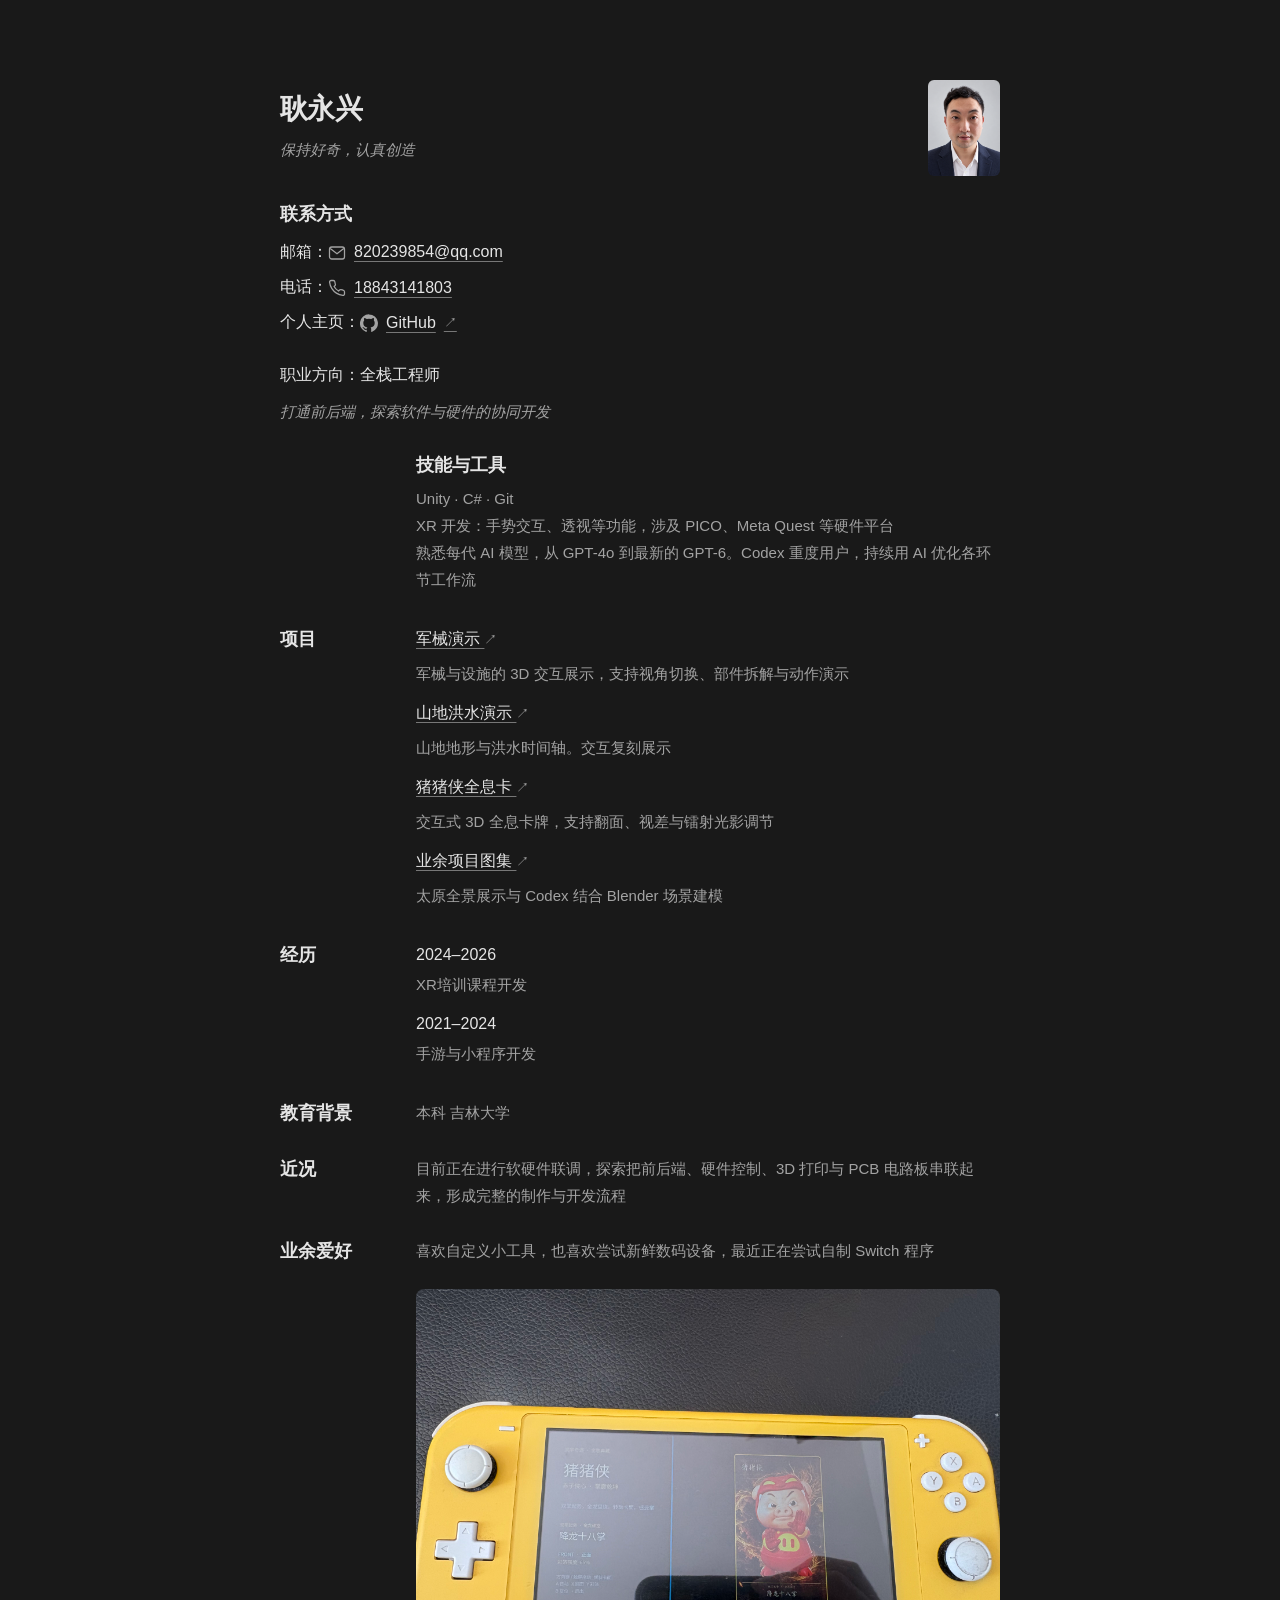
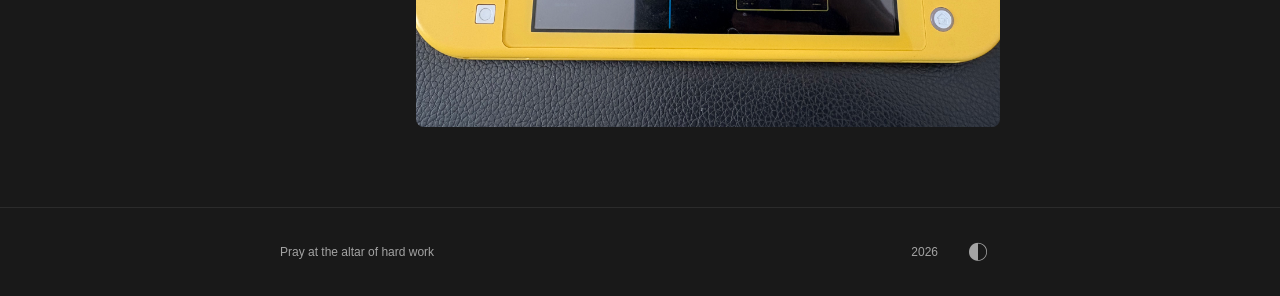
==== commit 36159c80: "Tighten experience date and description spacing" ====
--- a/index.html
+++ b/index.html
@@ -1,3 +1,3 @@
-<!doctype html><html lang="zh-CN"><head><meta charset="utf-8"><meta name="viewport" content="width=device-width, initial-scale=1"><meta name="theme-color" content="#191919"><meta name="description" content="耿永兴的个人主页，职业方向为全栈工程师。个人简介、项目与日常记录。"><title>耿永兴 · 全栈工程师</title>  <script type="module" crossorigin src="./assets/index-DM1hhBGz.js"></script>
-  <link rel="stylesheet" crossorigin href="./assets/index-DCfHsv0E.css">
+<!doctype html><html lang="zh-CN"><head><meta charset="utf-8"><meta name="viewport" content="width=device-width, initial-scale=1"><meta name="theme-color" content="#191919"><meta name="description" content="耿永兴的个人主页，职业方向为全栈工程师。个人简介、项目与日常记录。"><title>耿永兴 · 全栈工程师</title>  <script type="module" crossorigin src="./assets/index-1s0UIiCZ.js"></script>
+  <link rel="stylesheet" crossorigin href="./assets/index-CnTrVTDk.css">
 </head><body><main id="app"></main></body></html>
--- a/assets/index-CnTrVTDk.css
+++ b/assets/index-CnTrVTDk.css
@@ -0,0 +1 @@
+*{box-sizing:border-box}:root{color-scheme:dark;--bg:#191919;--text:#e5e5e5;--muted:#9b9b9b;--line:#2b2b2b;--hover:#fff}html[data-theme=light]{color-scheme:light;--bg:#fafafa;--text:#282828;--muted:#737373;--line:#e7e7e7;--hover:#000}html{background:var(--bg);color:var(--text);font-family:Arial,Microsoft YaHei,PingFang SC,sans-serif;font-size:15px;-webkit-font-smoothing:antialiased;transition:background .2s,color .2s}body{margin:0}a{color:inherit;text-decoration-color:#777;text-underline-offset:4px;text-decoration-thickness:1px;transition:color .2s,text-decoration-color .2s}a:hover{color:var(--hover);text-decoration-color:var(--hover)}a:focus-visible,button:focus-visible{outline:2px solid var(--muted);outline-offset:5px}h1,h2,p{margin:0}h1{font-size:16px;line-height:24px;font-weight:600}h2{font-size:14px;line-height:20px;font-weight:400;color:var(--muted)}p{line-height:1.9}.profile{max-width:640px;margin:0 auto;padding:128px 0 116px}header .intro{margin-top:32px}header p+p{margin-top:28px}em{font-family:Georgia,Songti SC,serif;font-size:17px;font-weight:400;margin-right:.35em}.columns{display:grid;grid-template-columns:repeat(3,minmax(0,1fr));gap:32px;margin-top:60px}.entry{margin-top:26px}.entry+.entry{margin-top:30px}.entry-name,.entry a{line-height:26px}.entry p{color:var(--muted);margin-top:2px}.arrow{display:inline-block;color:#777;text-decoration:none;font-size:13px;transition:transform .2s}a:hover .arrow{transform:translate(2px,-2px)}.now{margin-top:64px}.now p,.connect p{margin-top:32px}.now p+p{margin-top:26px}.connect{margin-top:64px}footer{border-top:1px solid var(--line);color:#727272;font-size:12px}footer>div{max-width:640px;margin:auto;min-height:80px;display:flex;align-items:center;justify-content:space-between}footer>div>span:last-child{display:flex;align-items:center;gap:18px}.theme{cursor:pointer;background:none;border:0;color:var(--muted);font-size:20px;padding:6px}.project-page{max-width:640px;min-height:calc(100vh - 81px);padding:104px 0;margin:auto}.back{color:var(--muted);font-size:13px}.project-page h1{margin:52px 0 28px}.project-page p{margin:20px 0;color:var(--muted)}.project-page .status{font-size:12px;color:var(--muted);margin-top:56px}.project-page hr{border:0;border-top:1px solid var(--line);margin:42px 0}@media(max-width:700px){.profile,.project-page{margin:0 28px;padding-top:64px}.profile{padding-bottom:80px}.columns{grid-template-columns:1fr;gap:40px;margin-top:44px}.entry{margin-top:20px}.entry+.entry{margin-top:24px}.now,.connect{margin-top:48px}footer>div{margin:0 28px}.project-page{min-height:calc(100vh - 81px)}}@media(prefers-reduced-motion:reduce){*{transition:none!important}}:root{--muted:#a3a3a3;--space-section:56px}html[data-theme=light]{--muted:#666}html{font-size:16px}.profile{max-width:720px;padding:80px 0}p{line-height:1.8;overflow-wrap:break-word}h1{font-size:28px;line-height:1.3;font-weight:600;letter-spacing:-.02em}h2{font-size:14px;line-height:24px;font-weight:500}.profile-heading{display:flex;align-items:center;justify-content:space-between;gap:24px}.profile-photo{display:block;width:72px;height:96px;object-fit:cover;border-radius:6px;flex-shrink:0}header .intro{margin-top:24px}header p+p{margin-top:16px}em{font-size:17px;line-height:inherit}.columns{display:flex;flex-direction:column;gap:var(--space-section);margin-top:var(--space-section)}.columns>section{display:grid;grid-template-columns:112px minmax(0,1fr);column-gap:24px;row-gap:24px;align-items:start}.columns>section>h2{grid-column:1;grid-row:1;line-height:28px}.entry,.entry+.entry{grid-column:2;margin:0}.entry-name,.entry a{font-size:16px;font-weight:500;line-height:28px}.entry p{margin-top:8px}.now,.connect{margin-top:var(--space-section)}.now p,.connect p{margin-top:20px}.now p+p{margin-top:16px}.connect p+p{margin-top:8px}.connect a{display:inline-flex;align-items:center;gap:8px;vertical-align:middle}.contact-icon{width:18px;height:18px;flex:0 0 18px;display:block;color:var(--muted)}.hobby-photo{display:block;width:100%;height:auto;margin-top:24px;border-radius:8px}footer{font-size:12px;line-height:20px;color:var(--muted)}footer>div{max-width:720px;min-height:88px;gap:16px}.theme{width:44px;height:44px;display:inline-flex;align-items:center;justify-content:center}.arrow{color:var(--muted)}@media(max-width:780px){.profile{margin:0 24px;padding:48px 0 56px}:root{--space-section:40px}h1{font-size:24px}.profile-photo{width:60px;height:80px}.columns>section{display:block}.entry,.entry+.entry{margin-top:24px}.columns>section>.entry:first-of-type{margin-top:20px}footer>div{margin:0 24px;min-height:88px}footer>div>span:last-child{gap:8px}}@media(max-width:360px){.profile,footer>div{margin-left:20px;margin-right:20px}footer>div{flex-wrap:wrap;padding:16px 0;gap:8px}}@media(min-width:781px){.profile>.now,.profile>.connect{display:grid;grid-template-columns:112px minmax(0,1fr);column-gap:24px;row-gap:16px;align-items:start}.profile>.now>h2,.profile>.connect>h2{grid-column:1;grid-row:1;line-height:28px}.profile>.now>p,.profile>.connect>p,.profile>.now>img{grid-column:2;margin:0}.profile>.now>img{margin-top:8px}.profile>.connect{row-gap:8px}}.keep-together{white-space:nowrap}header p.career-description{margin-top:8px;color:var(--muted)}.career-description em{font-family:inherit;font-size:15px;font-style:italic;font-weight:400;margin:0;line-height:1.8}.profile-identity{min-width:0}.profile-motto{margin-top:8px;color:var(--muted)}.profile-motto em{font-size:15px;margin:0}header>.connect{margin-top:24px}header>.connect p{margin-top:12px}header>.connect p+p{margin-top:8px}header>.connect+.intro{margin-top:32px}header>.connect+p{margin-top:24px}.columns>section:first-child>.entry:first-child{margin-top:0}.profile h2,.columns>section:first-child .entry-name{font-size:18px;font-weight:600;line-height:28px;color:var(--text)}.entry>a,.entry-name{font-size:16px;font-weight:500}.entry p{font-size:15px;line-height:1.8}.profile>.now>p{font-size:15px;font-weight:400;line-height:1.8;color:var(--muted)}.profile>.now{margin-top:28px}.profile>.now>p{margin-top:10px}.hobby-photo{margin-top:16px}.education .entry p{margin-top:0}@media(max-width:780px){.columns>section.education{margin-top:-12px}.columns>section.education>.entry:first-of-type{margin-top:10px}}@media(min-width:781px){.profile>.now>p{margin-top:0}}:root{--space-section:32px}.columns>section{row-gap:20px}.entry p{margin-top:6px}.now p,.connect p{margin-top:10px}header>.connect p{margin-top:10px}header>.connect p+p{margin-top:6px}.columns{margin-top:24px}@media(max-width:780px){:root{--space-section:28px}.entry,.entry+.entry{margin-top:20px}.columns>section>.entry:first-of-type{margin-top:10px}.columns>section.education{margin-top:0}.columns>section:first-child>.entry:first-child{margin-top:0}.profile{padding-top:32px;padding-bottom:36px}}.columns>section.experience{row-gap:12px}@media(max-width:780px){.experience>.entry+.entry{margin-top:12px}}.columns>section.projects{row-gap:12px}@media(max-width:780px){.projects>.entry+.entry{margin-top:12px}}.experience>.entry>p{margin-top:2px}
